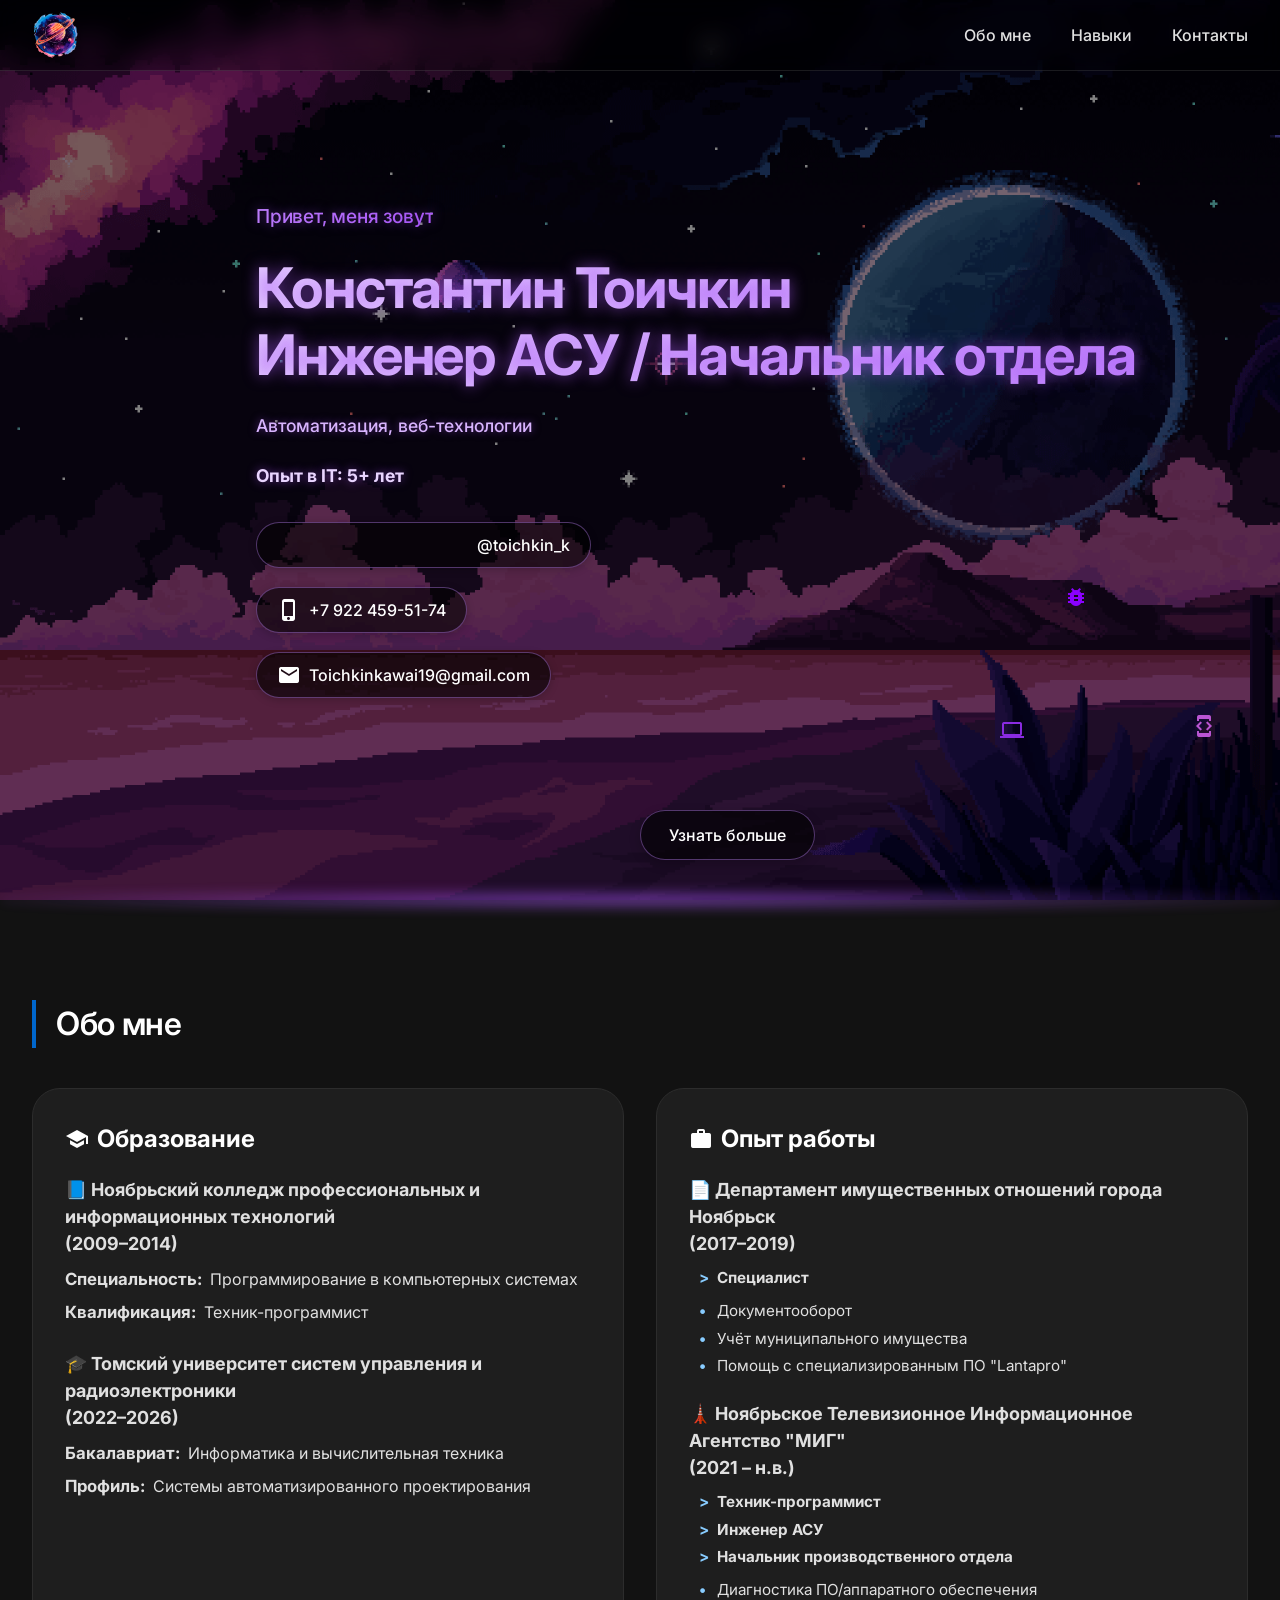
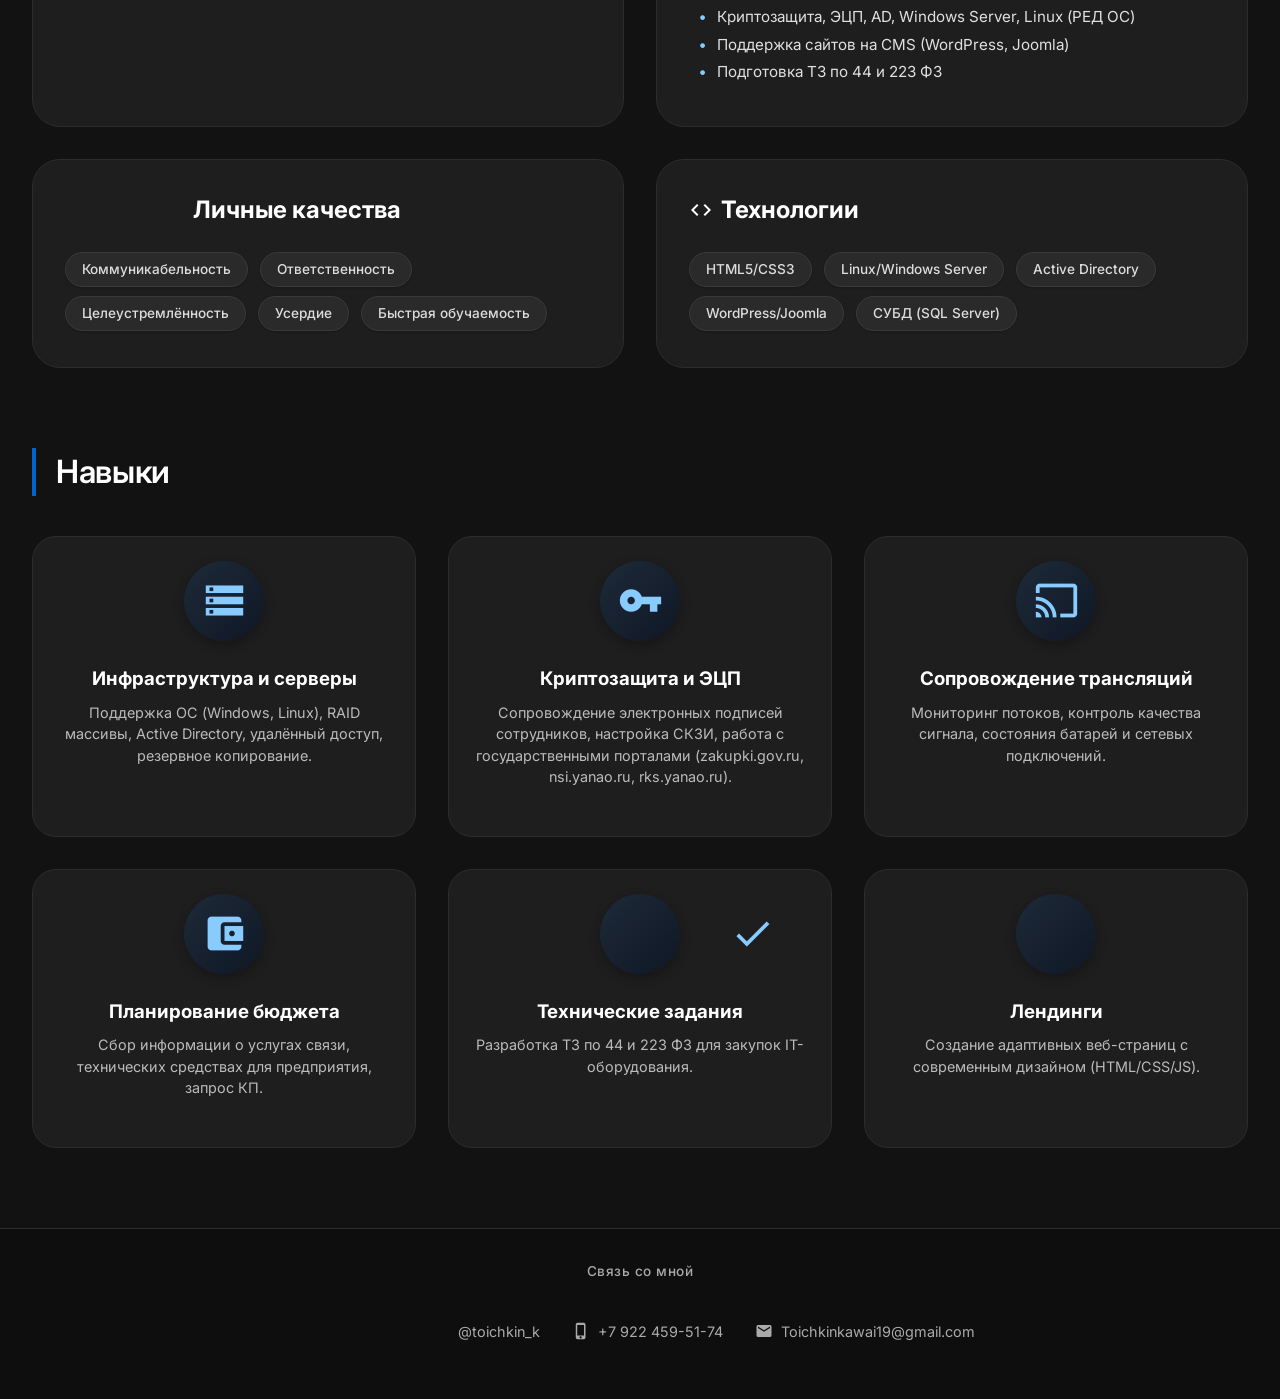
==== index.html @ 9f8b8481 "Update index.html" ====
<!doctype html>
<html lang="ru">

<head>
  <meta charset="UTF-8" />
  <meta name="viewport" content="width=device-width, initial-scale=1.0, viewport-fit=cover" />
  <title>Kawai19</title>
  <link
    href="https://fonts.googleapis.com/css2?family=Inter:opsz,wght@14..32,300;14..32,400;14..32,500;14..32,600;14..32,700&display=swap"
    rel="stylesheet" />
  <link href="https://fonts.googleapis.com/icon?family=Material+Icons" rel="stylesheet" />
  <link href="land.css" rel="stylesheet" />
  <link rel="icon" href="res/planet.png" type="image/png">
</head>

<body>
  <header class="header">
    <div class="container nav-bar">
      <div class="logo">
        <img src="res/saturn.png" alt="Логотип" class="logo-img">
      </div>
      <ul class="nav-links" id="navLinks">
        <li><a href="#about">Обо мне</a></li>
        <li><a href="#skills">Навыки</a></li>
        <li><a href="#footer">Контакты</a></li>
      </ul>
      <button class="burger" id="burgerBtn" aria-label="Меню">
        <span></span><span></span><span></span>
      </button>
    </div>
  </header>

  <main>
    <section id="hero" class="hero">
      <div class="container hero-content">
        <div class="hero-greeting">Привет, меня зовут</div>
        <h1 class="hero-title">
          Константин Тоичкин<br />Инженер АСУ / Начальник отдела
        </h1>
        <p>Автоматизация, веб-технологии</p>
        <p><strong>Опыт в IT 5+ лет</strong></p>
        <div class="hero-buttons">
          <a href="https://t.me/+79224595174" target="_blank" class="btn-icon"><span
              class="material-icons">telegram</span> @toichkin_k</a>
          <a href="tel:+79224595174" class="btn-icon"><span class="material-icons">phone_iphone</span> +7 922 459-51-74</a>
          <a href="mailto:Toichkinkawai19@gmail.com" class="btn-icon"><span class="material-icons">email</span>Toichkinkawai19@gmail.com</a>
        </div>
      </div>

      <div class="floating-icon icon-main">
        <span class="material-icons"></span>
      </div>
      <div class="floating-icon icon-secondary-1">
        <span class="material-icons"></span>
      </div>
      <div class="floating-icon icon-secondary-2">
        <span class="material-icons"></span>
      </div>

      <div class="hero-more-btn">
        <a href="#about" class="btn-more">Узнать больше</a>
      </div>
    </section>

    <section id="about" class="dark-section">
      <div class="container">
        <h2 class="section-title fade-up">Обо мне</h2>
        <div class="about-grid">
          <!-- Карточка: Образование -->
          <div class="info-card edu fade-up">
            <h3><span class="material-icons">school</span> Образование</h3>
            <div class="exp-item">
              <strong style="font-size: large;">📘 Ноябрьский колледж профессиональных и информационных технологий <br />(2009–2014)</strong>
              <div><strong>Специальность:</strong> Программирование в компьютерных системах</div>
              <div><strong>Квалификация:</strong> Техник-программист</div>
            </div>
            <div class="exp-item">
              <strong style="font-size: large;"> 🎓 Томский университет систем управления и радиоэлектроники <br />(2022–2026)</strong>
              <div><strong>Бакалавриат:</strong> Информатика и вычислительная техника</div>
              <div><strong>Профиль:</strong> Системы автоматизированного проектирования</div>
            </div>
          </div>

          <!-- Карточка: Опыт работы -->
          <div class="info-card exp fade-up">
            <h3><span class="material-icons">work</span> Опыт работы</h3>
            <div class="exp-item">
              <strong style="font-size: large;">📄 Департамент имущественных отношений города Ноябрьск <br />(2017–2019)</strong>
              <ul class="career-list">
                <li>Специалист</li>
              </ul>
              <ul class="exp-list">
                <li>Документооборот</li>
                <li>Учёт муниципального имущества</li>
                <li>Помощь с специализированным ПО "Lantapro"</li>
              </ul>
            </div>
            <div class="exp-item">
              <strong style="font-size: large;">🗼 Ноябрьское Телевизионное Информационное Агентство "МИГ" <br />(2021 – н.в.)</strong>
              <ul class="career-list">
                <li>Техник-программист</li>
                <li>Инженер АСУ</li>
                <li>Начальник производственного отдела</li>
              </ul>
              <ul class="exp-list">
                <li>Диагностика ПО/аппаратного обеспечения</li>
                <li>Криптозащита, ЭЦП, AD, Windows Server, Linux (РЕД ОС)</li>
                <li>Поддержка сайтов на CMS (WordPress, Joomla)</li>
                <li>Подготовка ТЗ по 44 и 223 ФЗ</li>
              </ul>
            </div>
          </div>

          <!-- Карточка: Личные качества -->
          <div class="info-card personal fade-up">
            <h3><span class="material-icons">badge</span> Личные качества</h3>
            <div>
              <span class="skill-tag">Коммуникабельность</span>
              <span class="skill-tag">Ответственность</span>
              <span class="skill-tag">Целеустремлённость</span>
              <span class="skill-tag">Усердие</span>
              <span class="skill-tag">Быстрая обучаемость</span>
            </div>
          </div>

          <!-- Карточка: Технологии -->
          <div class="info-card tech fade-up">
            <h3><span class="material-icons">code</span> Технологии</h3>
            <div>
              <span class="skill-tag">HTML5/CSS3</span>
              <span class="skill-tag">Linux/Windows Server</span>
              <span class="skill-tag">Active Directory</span>
              <span class="skill-tag">WordPress/Joomla</span>
              <span class="skill-tag">СУБД (SQL Server)</span>
            </div>
          </div>
        </div>
      </div>
    </section>

    <section id="skills" class="dark-section">
      <div class="container">
        <h2 class="section-title fade-up">Навыки</h2>
        <div class="projects-grid">
          <div class="project-card">
            <div class="project-icon"><span class="material-icons">storage</span></div>
            <div class="project-info">
              <h3>Инфраструктура и серверы</h3>
              <p>Поддержка ОС (Windows, Linux), RAID массивы, Active Directory, удалённый доступ, резервное копирование.</p>
            </div>
          </div>
          <div class="project-card">
            <div class="project-icon"><span class="material-icons">vpn_key</span></div>
            <div class="project-info">
              <h3>Криптозащита и ЭЦП</h3>
              <p>Сопровождение электронных подписей сотрудников, настройка СКЗИ, работа с государственными порталами (zakupki.gov.ru, nsi.yanao.ru, rks.yanao.ru).</p>
            </div>
          </div>
          <div class="project-card">
            <div class="project-icon"><span class="material-icons">cast</span></div>
            <div class="project-info">
              <h3>Сопровождение трансляций</h3>
              <p>Мониторинг потоков, контроль качества сигнала, состояния батарей и сетевых подключений.</p>
            </div>
          </div>
          <div class="project-card">
            <div class="project-icon"><span class="material-icons">account_balance_wallet</span></div>
            <div class="project-info">
              <h3>Планирование бюджета</h3>
              <p>Сбор информации о услугах связи, технических средствах для предприятия, запрос КП.</p>
            </div>
          </div>
          <div class="project-card">
            <div class="project-icon"><span class="material-icons">fact_check</span></div>
            <div class="project-info">
              <h3>Технические задания</h3>
              <p>Разработка ТЗ по 44 и 223 ФЗ для закупок IT-оборудования.</p>
            </div>
          </div>
          <div class="project-card">
            <div class="project-icon"><span class="material-icons">auto_awesome</span></div>
            <div class="project-info">
              <h3>Лендинги</h3>
              <p>Создание адаптивных веб-страниц с современным дизайном (HTML/CSS/JS).</p>
            </div>
          </div>
        </div>
      </div>
    </section>
  </main>

  <footer id="footer" class="footer dark-footer">
    <div class="container">
      <div class="footer-contacts">
        <div class="footer-contacts-title">Связь со мной</div>
        <a href="https://t.me/+79224595174" target="_blank" class="footer-contact-link">
          <span class="material-icons">telegram</span> @toichkin_k
        </a>
        <a href="tel:+79224595174" class="footer-contact-link">
          <span class="material-icons">phone_iphone</span> +7 922 459-51-74
        </a>
        <a href="mailto:Toichkinkawai19@gmail.com" class="footer-contact-link">
          <span class="material-icons">email</span> Toichkinkawai19@gmail.com
        </a>
      </div>
    </div>
  </footer>

  <script src="land.js"></script>
</body>

</html>
---- land.css ----
* {
  margin: 0;
  padding: 0;
  box-sizing: border-box;
}

body {
  font-family: 'Inter', sans-serif;
  background-color: #121212;
  color: #e0e0e0;
  line-height: 1.5;
  scroll-behavior: smooth;
}

.container {
  max-width: 1280px;
  margin: 0 auto;
  padding: 0 32px;
}

/* СТЕКЛЯННЫЙ HEADER */
.header {
  position: fixed;
  top: 0;
  left: 0;
  width: 100%;
  background: rgba(0, 0, 0, 0.3);
  backdrop-filter: blur(12px);
  -webkit-backdrop-filter: blur(12px);
  z-index: 1500;
  border-bottom: 1px solid rgba(255, 255, 255, 0.1);
  transition: all 0.2s ease;
}

.nav-bar {
  display: flex;
  justify-content: space-between;
  align-items: center;
  height: 70px;
}

.logo {
  display: flex;
  align-items: center;
  cursor: pointer;
}

.logo-img {
  height: 48px;
  width: auto;
  transition: transform 0.2s ease;
  filter: drop-shadow(0 2px 4px rgba(0, 0, 0, 0.3));
}

.logo-img:hover {
  transform: scale(1.05);
}

.nav-links {
  display: flex;
  gap: 2.5rem;
  list-style: none;
}

.nav-links a {
  text-decoration: none;
  font-weight: 500;
  color: #e0e0e0;
  transition: color 0.2s;
  font-size: 1rem;
}

.nav-links a:hover {
  color: #0066cc;
}

.burger {
  display: none;
  cursor: pointer;
  background: none;
  border: none;
  width: 32px;
  height: 32px;
  position: relative;
  z-index: 2001;
}

.burger span {
  display: block;
  width: 24px;
  height: 2px;
  background: #e0e0e0;
  margin: 5px 0;
  transition: 0.3s;
  border-radius: 2px;
}

section {
  padding: 100px 0 80px;
}

.dark-section {
  background-color: #121212;
  color: #e0e0e0;
  background: url('res/star_sky.jpg') center/cover fixed no-repeat;
}

.hero {
  min-height: 100vh;
  display: flex;
  align-items: center;
  padding-top: 80px;
  background-image: url('res/pixbeach.gif');
  background-size: cover;
  background-position: center;
  background-repeat: no-repeat;
  position: relative;
  overflow: hidden;
}

.hero::before {
  content: '';
  position: absolute;
  top: 0;
  left: 0;
  width: 100%;
  height: 100%;
  background: rgba(0, 0, 0, 0.5);
  z-index: 1;
}

.hero .container {
  max-width: 100%;
  margin: 0;
  padding: 0;
  width: 100%;
}

.hero .hero-content {
  display: flex;
  flex-direction: column;
  align-items: flex-start;
  text-align: left;
  gap: 1.5rem;
  position: relative;
  z-index: 2;
  width: 100%;
  max-width: 700px;
  padding-left: 16rem;
}

.hero-content p {
  opacity: 0;
  transform: translateY(20px);
  animation: fadeUp 0.6s ease forwards;
  color: #d8b4fe;
  font-size: 1.1rem;
  text-shadow: 0 0 8px rgba(168, 85, 247, 0.5);
  font-weight: 500;
}

.hero-content p:first-of-type {
  animation-delay: 0.3s;
}

.hero-content p:last-of-type {
  animation-delay: 0.45s;
}

.hero-content p strong {
  color: #e9d5ff;
  text-shadow: 0 0 10px rgba(168, 85, 247, 0.6);
}

.hero-greeting {
  font-size: 1.2rem;
  font-weight: 500;
  letter-spacing: -0.2px;
  background: linear-gradient(135deg, #c084fc, #a855f7);
  background-clip: text;
  -webkit-background-clip: text;
  color: transparent;
  text-shadow: 0 0 12px rgba(168, 85, 247, 0.5);
  opacity: 0;
  transform: translateY(20px);
  animation: fadeUp 0.6s ease forwards;
}

.hero-title {
  font-size: clamp(2rem, 6vw, 3.5rem);
  font-weight: 700;
  line-height: 1.2;
  letter-spacing: -0.02em;
  background: linear-gradient(135deg, #e9d5ff, #c084fc);
  background-clip: text;
  -webkit-background-clip: text;
  color: transparent;
  text-shadow: 0 0 15px rgba(168, 85, 247, 0.6);
  opacity: 0;
  transform: translateY(30px);
  animation: fadeUp 0.6s ease 0.15s forwards;
  white-space: nowrap;
}

.hero-buttons {
  display: flex;
  gap: 1.2rem;
  flex-wrap: wrap;
  margin-top: 0.5rem;
  opacity: 0;
  transform: translateY(20px);
  animation: fadeUp 0.6s ease 0.6s forwards;
}

.btn-icon {
  display: inline-flex;
  align-items: center;
  gap: 8px;
  background: rgba(0, 0, 0, 0.6);
  backdrop-filter: blur(8px);
  padding: 10px 20px;
  border-radius: 40px;
  text-decoration: none;
  color: #ffffff;
  font-weight: 500;
  transition: all 0.25s;
  border: 1px solid rgba(192, 132, 252, 0.4);
  box-shadow: 0 2px 8px rgba(0, 0, 0, 0.2);
}

.btn-icon:hover {
  background: rgba(0, 0, 0, 0.8);
  border-color: #c084fc;
  transform: translateY(-3px);
  box-shadow: 0 0 15px rgba(168, 85, 247, 0.4);
  color: #f0f0f0;
}

.hero-more-btn {
  position: absolute;
  bottom: 40px;
  left: 50%;
  transform: translateX(-50%);
  z-index: 3;
  opacity: 0;
  animation: fadeUp 0.6s ease 0.6s forwards;
}

.btn-more {
  display: inline-block;
  background: rgba(0, 0, 0, 0.6);
  backdrop-filter: blur(8px);
  color: #ffffff;
  padding: 12px 28px;
  border-radius: 40px;
  text-decoration: none;
  font-weight: 500;
  font-size: 1rem;
  transition: all 0.3s ease;
  border: 1px solid rgba(192, 132, 252, 0.4);
  box-shadow: 0 4px 12px rgba(0, 0, 0, 0.2);
}

.btn-more:hover {
  background: rgba(0, 0, 0, 0.8);
  border-color: #c084fc;
  transform: translateY(-3px);
  box-shadow: 0 0 18px rgba(168, 85, 247, 0.5);
  color: #f0f0f0;
}

.floating-icon {
  position: absolute;
  pointer-events: none;
  z-index: 2;
  font-size: 70px;
  animation: float 5s infinite ease-in-out;
  transition: color 0.2s ease;
}

.icon-main {
  right: 5%;
  bottom: 15%;
  animation-duration: 5s;
}

.icon-secondary-1 {
  right: 15%;
  bottom: 30%;
  font-size: 55px;
  animation-duration: 6s;
  animation-delay: -1s;
}

.icon-secondary-2 {
  right: 20%;
  bottom: 15%;
  font-size: 60px;
  animation-duration: 4.5s;
  animation-delay: -2s;
}

@keyframes float {
  0% {
    transform: translateY(0px) rotate(0deg);
  }
  50% {
    transform: translateY(-20px) rotate(5deg);
  }
  100% {
    transform: translateY(0px) rotate(0deg);
  }
}

@keyframes fadeUp {
  to {
    opacity: 1;
    transform: translateY(0);
  }
}

.section-title {
  font-size: 2rem;
  font-weight: 600;
  letter-spacing: -0.01em;
  margin-bottom: 2.5rem;
  border-left: 4px solid #0066cc;
  padding-left: 20px;
  color: #ffffff;
}

.about-grid {
  display: grid;
  grid-template-columns: 1fr 1fr;
  gap: 2rem;
  align-items: stretch;
}

.edu {
  grid-column: 1 / 2;
  grid-row: 1 / 2;
}
.exp {
  grid-column: 2 / 3;
  grid-row: 1 / 2;
}
.personal {
  grid-column: 1 / 2;
  grid-row: 2 / 3;
}
.tech {
  grid-column: 2 / 3;
  grid-row: 2 / 3;
}

@media (max-width: 900px) {
  .about-grid {
    grid-template-columns: 1fr;
    gap: 1.5rem;
  }
  .edu, .exp, .personal, .tech {
    grid-column: auto;
    grid-row: auto;
  }
  .edu { order: 1; }
  .exp { order: 2; }
  .personal { order: 3; }
  .tech { order: 4; }
}

.info-card {
  background: #1e1e1e;
  border-radius: 28px;
  padding: 2rem;
  transition: transform 0.2s, box-shadow 0.2s;
  color: #e0e0e0;
  border: 1px solid #2c2c2c;
}

.info-card:hover {
  transform: translateY(-5px);
  box-shadow: 0 20px 30px -12px rgba(0, 0, 0, 0.3);
}

.info-card h3 {
  font-size: 1.5rem;
  margin-bottom: 1.2rem;
  display: flex;
  align-items: center;
  gap: 8px;
  color: #ffffff;
}

.exp-item strong {
  display: flex;
  align-items: center;
  gap: 8px;
  margin-bottom: 10px;
  font-size: 1.05rem;
}

.exp-list {
  list-style: none;
  padding-left: 28px;
  margin: 8px 0 12px 0;
}

.exp-list li {
  position: relative;
  margin-bottom: 6px;
  font-size: 0.95rem;
  line-height: 1.4;
}

.exp-list li::before {
  content: "•";
  color: #88ccff;
  font-weight: bold;
  position: absolute;
  left: -18px;
}

.info-card .exp-item:not(:last-child) {
  margin-bottom: 1.5rem;
}

.career-list {
  list-style: none;
  margin: 8px 0 12px 0;
  padding-left: 28px;
}

.career-list li {
  position: relative;
  margin-bottom: 6px;
  font-size: 0.95rem;
  line-height: 1.4;
  font-weight: 700;  /* Сделали жирнее (было 600, теперь 700) */
}

.career-list li::before {
  content: ">";
  color: #88ccff;
  font-weight: bold;
  position: absolute;
  left: -18px;
  top: 0;
}

.skill-tag {
  background: #2a2a2a;
  border-radius: 40px;
  padding: 6px 16px;
  display: inline-block;
  margin: 0.3rem 0.5rem 0.3rem 0;
  font-size: 0.85rem;
  font-weight: 500;
  box-shadow: 0 1px 2px rgba(0, 0, 0, 0.2);
  border: 1px solid #3a3a3a;
  color: #ddd;
}

.projects-grid {
  display: grid;
  grid-template-columns: repeat(auto-fill, minmax(320px, 1fr));
  gap: 2rem;
}

.project-card {
  background: #1e1e1e;
  border-radius: 24px;
  overflow: hidden;
  border: 1px solid #2c2c2c;
  transition: all 0.3s ease;
  opacity: 0;
  transform: translateY(20px);
  text-align: center;
  padding-bottom: 1.2rem;
}

.project-card.visible {
  opacity: 1;
  transform: translateY(0);
}

.project-card:hover {
  border-color: #0066cc;
  box-shadow: 0 20px 30px -12px rgba(0, 102, 204, 0.2);
  transform: translateY(-6px);
}

.project-icon {
  background: linear-gradient(135deg, #1e2a3a 0%, #0f1724 100%);
  border-radius: 60px;
  width: 80px;
  height: 80px;
  margin: 1.5rem auto 0.5rem;
  display: flex;
  align-items: center;
  justify-content: center;
  transition: all 0.25s ease;
  box-shadow: 0 4px 12px rgba(0, 0, 0, 0.3);
}

.project-icon .material-icons {
  font-size: 2.8rem;
  color: #88ccff;
  transition: transform 0.2s, color 0.2s;
}

.project-card:hover .project-icon {
  transform: translateY(-5px);
  box-shadow: 0 12px 20px rgba(0, 102, 204, 0.2);
}

.project-card:hover .material-icons {
  color: #ffffff;
  transform: scale(1.05);
}

.project-info {
  padding: 1rem 1.5rem 1.8rem;
}

.project-info h3 {
  margin-bottom: 0.5rem;
  color: #ffffff;
}

.project-info p {
  color: #bbbbbb;
  font-size: 0.9rem;
}

.footer {
  border-top: 1px solid #2c2c2c;
  text-align: center;
  padding: 2rem;
  background-color: #0e0e0e;
}

.footer-contacts {
  display: flex;
  justify-content: center;
  gap: 2rem;
  flex-wrap: wrap;
  margin-bottom: 1.5rem;
}

.footer-contact-link {
  display: inline-flex;
  align-items: center;
  gap: 8px;
  text-decoration: none;
  color: #aaa;
  font-size: 0.9rem;
  transition: color 0.2s;
}

.footer-contact-link:hover {
  color: #e0e0e0;
}

.footer-contact-link .material-icons {
  font-size: 1.1rem;
}

.footer-contacts-title {
  font-size: 0.85rem;
  font-weight: 500;
  color: #aaa;
  letter-spacing: 0.5px;
  margin-bottom: 0.5rem;
  width: 100%;
  text-align: center;
}

.mobile-logo-item {
  display: none;
}

/* ----- Блок образования: десктоп (в строку) ----- */
.edu .exp-item div {
  margin-top: 0.5rem;
}
.edu .exp-item div:first-of-type {
  margin-top: 0;
}
.edu .exp-item div {
  display: block;
  white-space: normal;
}
.edu .exp-item div strong {
  display: inline;
  margin-right: 0.25rem;
}

/* ----- Мобильные устройства (до 768px): ключ сверху, значение снизу ----- */
@media (max-width: 768px) {
  .edu .exp-item div {
    display: flex;
    flex-direction: column;
    margin-top: 0.75rem;
  }
  .edu .exp-item div strong {
    margin-bottom: 0.2rem;
  }
  .edu .exp-item div:first-of-type {
    margin-top: 0;
  }
}

@media (max-width: 900px) {
  .container {
    padding: 0 24px;
  }
  .hero {
    min-height: 80vh;
  }
  .hero .hero-content {
    padding-left: 3rem;
    max-width: 600px;
  }
  .icon-main {
    font-size: 40px;
    right: 5%;
    bottom: 20%;
  }
  .floating-icon {
    font-size: 50px;
  }
  .icon-secondary-1 {
    font-size: 40px;
    right: 12%;
    bottom: 35%;
  }
  .icon-secondary-2 {
    font-size: 45px;
    right: 25%;
    bottom: 25%;
  }
  .footer-contacts {
    gap: 1.5rem;
  }
}

@media (max-width: 768px) {
  .hero {
    min-height: 100vh;
    height: 100vh;
    padding-top: 70px;
  }
  .hero-more-btn {
    bottom: 5%;
    left: 30%;
    transform: translateX(-50%);
    top: auto;
  }
  .nav-links {
    position: fixed;
    top: 0;
    left: -100%;
    width: 100%;
    height: 100vh;
    background: rgba(18, 18, 18, 0.98);
    backdrop-filter: blur(20px);
    flex-direction: column;
    align-items: center;
    justify-content: center;
    gap: 2rem;
    transition: left 0.4s cubic-bezier(0.2, 0.9, 0.4, 1.1);
    box-shadow: none;
    z-index: 2000;
    padding: 0;
    margin: 0;
    list-style: none;
  }
  .nav-links.active {
    left: 0;
  }
  .nav-links a {
    font-size: 1.5rem;
    padding: 12px 20px;
    color: #e0e0e0;
  }
  .mobile-logo-item {
    display: flex;
    justify-content: center;
    margin-bottom: 1rem;
  }
  .mobile-logo-item .mobile-logo-link {
    display: inline-block;
    padding: 8px;
  }
  .mobile-logo-item .mobile-logo-img {
    height: 48px;
    width: auto;
    filter: drop-shadow(0 2px 4px rgba(0, 0, 0, 0.3));
    transition: transform 0.2s ease;
  }
  .mobile-logo-item .mobile-logo-img:hover {
    transform: scale(1.05);
  }
  .burger {
    display: block;
  }
  .burger.active span:nth-child(1) {
    transform: rotate(45deg) translate(5px, 5px);
  }
  .burger.active span:nth-child(2) {
    opacity: 0;
  }
  .burger.active span:nth-child(3) {
    transform: rotate(-45deg) translate(5px, -5px);
  }
  .hero-buttons {
    gap: 0.8rem;
  }
  .btn-icon {
    padding: 8px 16px;
    font-size: 0.9rem;
  }
  .hero .hero-content {
    padding-left: 1.5rem;
    max-width: 90%;
  }
  .hero-title {
    white-space: normal;
    font-size: clamp(1.5rem, 7vw, 2.5rem);
    line-height: 1.3;
  }
  .footer-contacts {
    flex-direction: column;
    gap: 0.8rem;
  }
}

@media (max-width: 480px) {
  .container {
    padding: 0 20px;
  }
  .section-title {
    font-size: 1.7rem;
  }
}

.fade-up {
  opacity: 0;
  transform: translateY(30px);
  transition: opacity 0.7s ease, transform 0.7s ease;
}

.fade-up.visible {
  opacity: 1;
  transform: translateY(0);
}

#about {
  position: relative;
  padding-bottom: 40px;
}

#skills {
  padding-top: 40px;
}

#about::before {
  content: '';
  position: absolute;
  top: -10px;
  left: 0;
  width: 100%;
  height: 20px;
  background: radial-gradient(ellipse at center, rgba(168, 85, 247, 0.7) 0%, rgba(168, 85, 247, 0) 80%);
  filter: blur(6px);
  pointer-events: none;
  z-index: 5;
  opacity: 0.9;
}
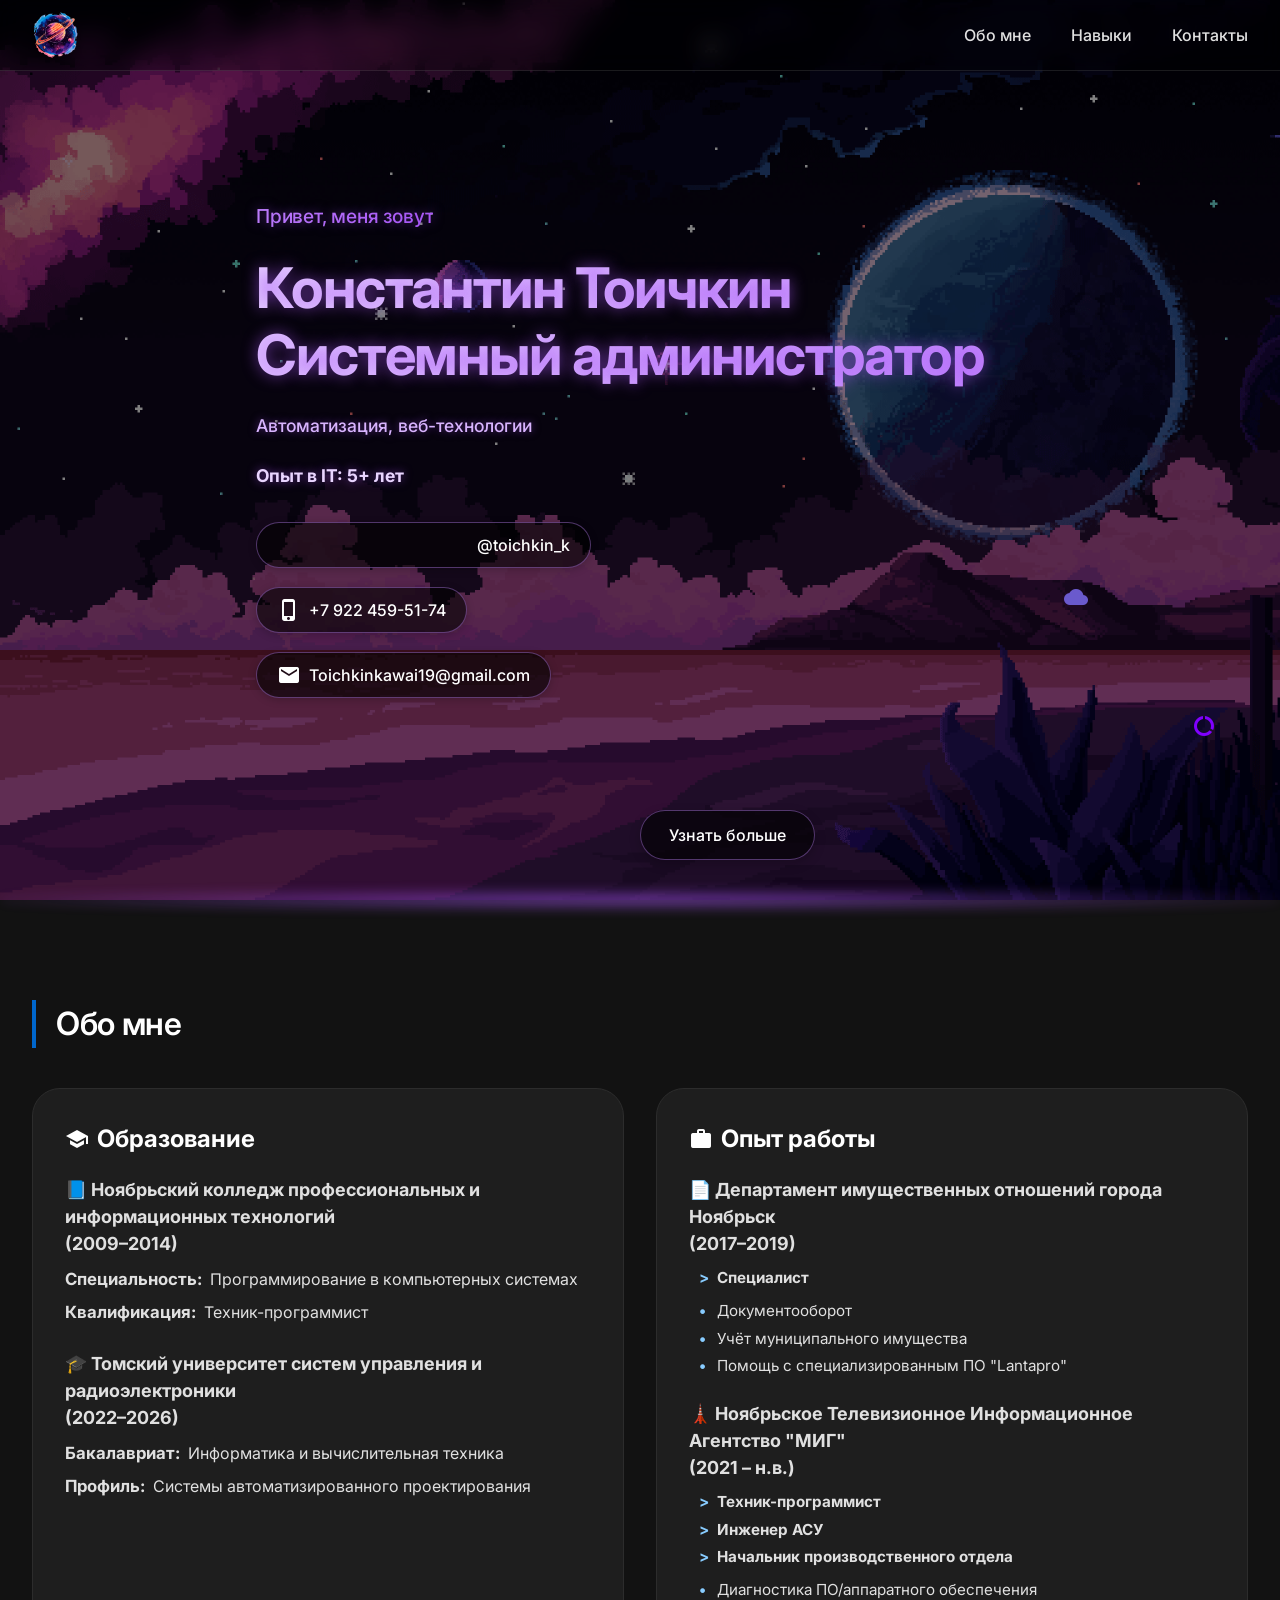
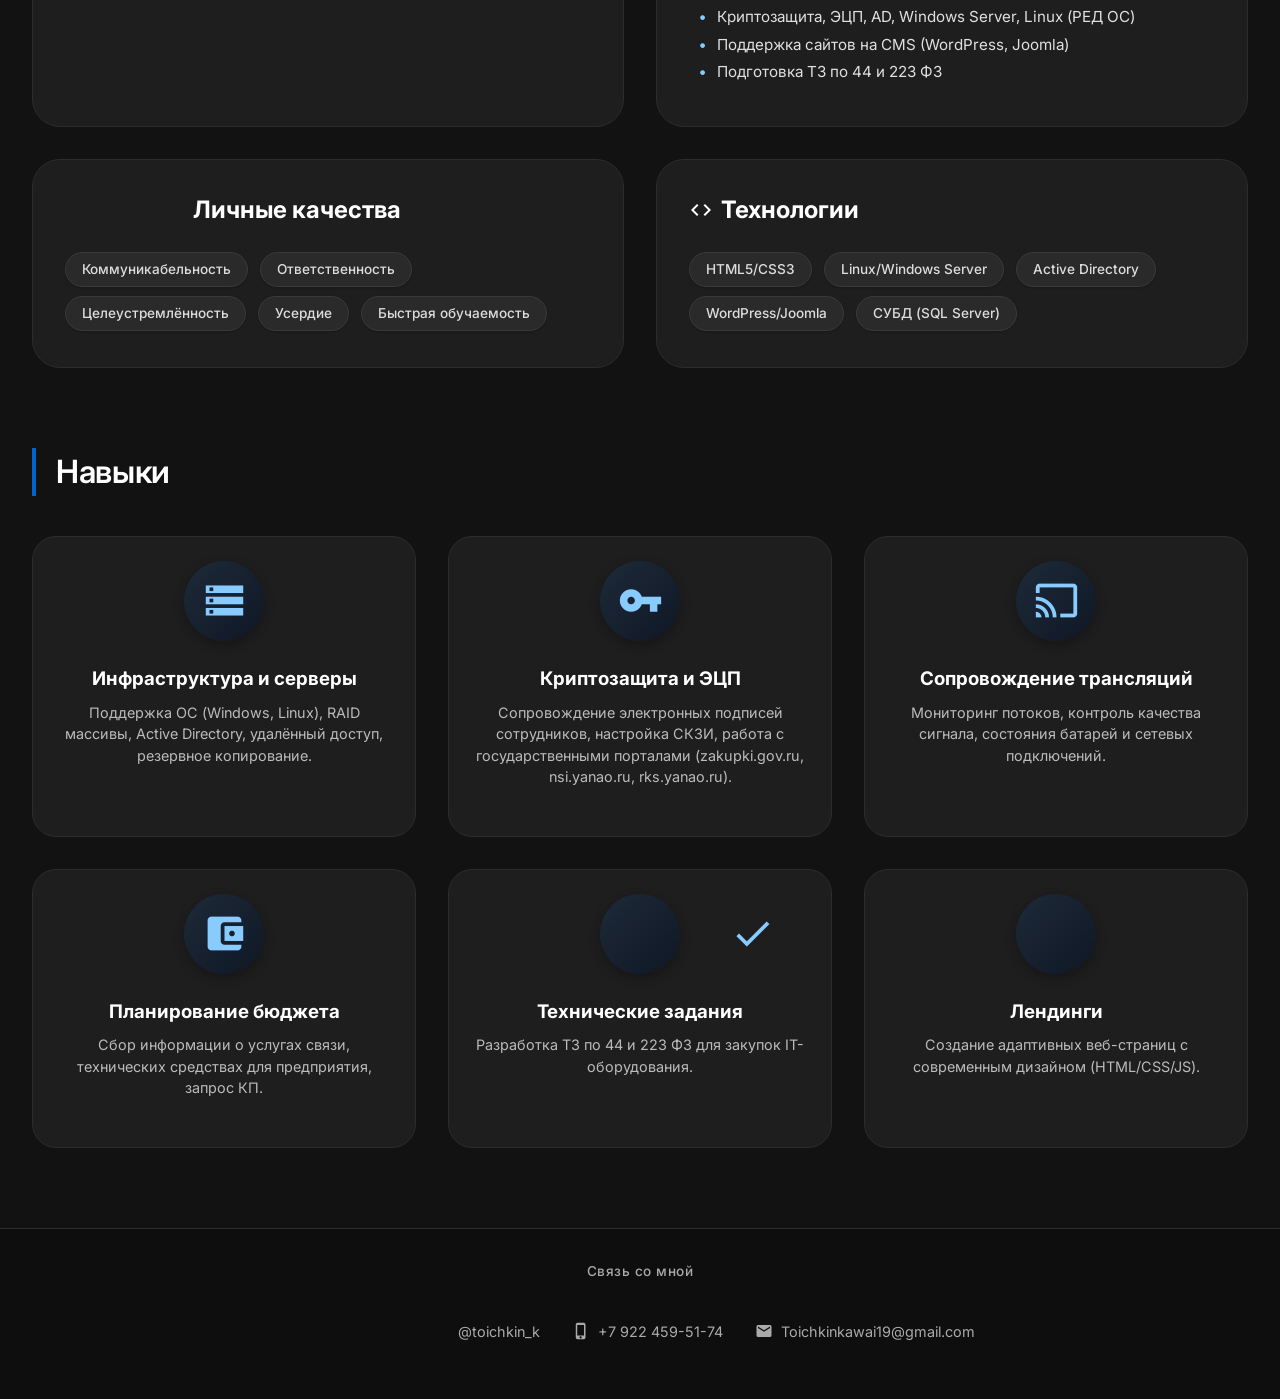
==== commit 4881bc0a: "Update index.html" ====
--- a/index.html
+++ b/index.html
@@ -35,7 +35,7 @@
       <div class="container hero-content">
         <div class="hero-greeting">Привет, меня зовут</div>
         <h1 class="hero-title">
-          Константин Тоичкин<br />Инженер АСУ / Начальник отдела
+          Константин Тоичкин<br />Системный администратор
         </h1>
         <p>Автоматизация, веб-технологии</p>
         <p><strong>Опыт в IT 5+ лет</strong></p>
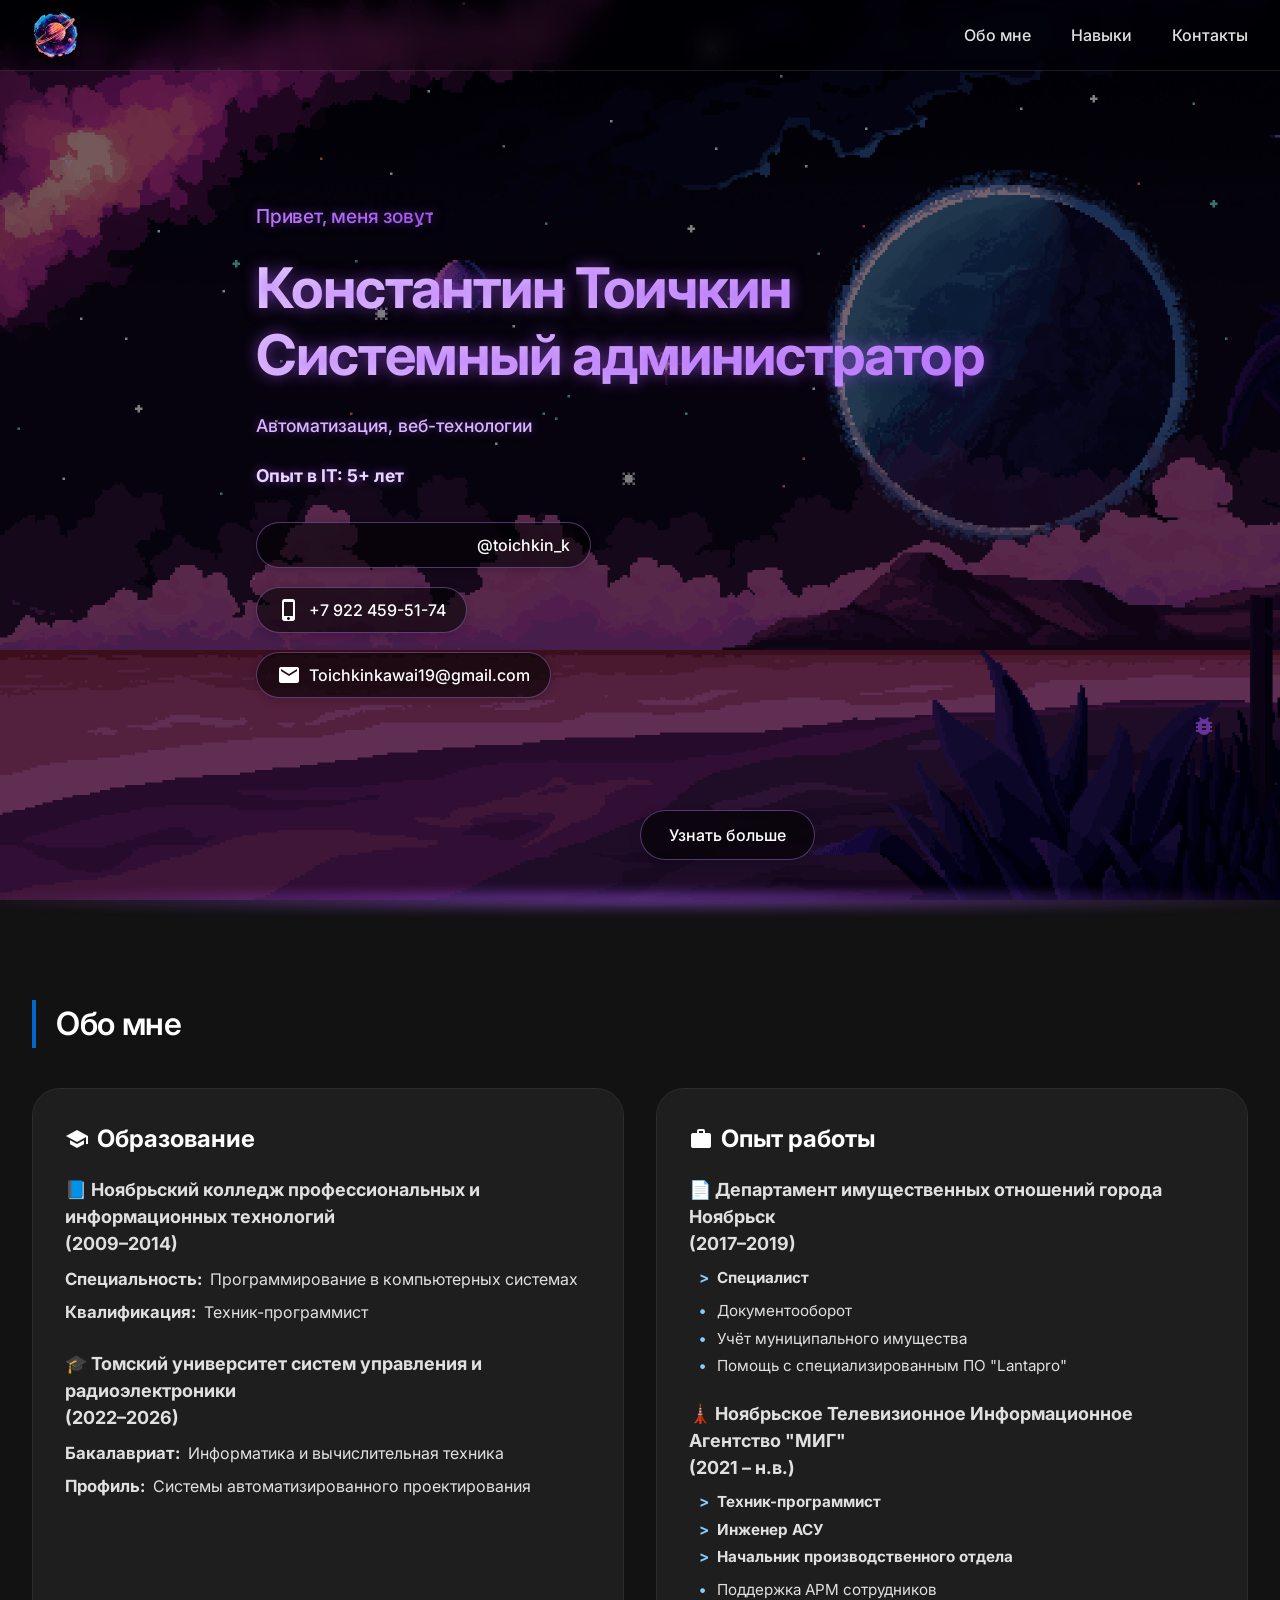
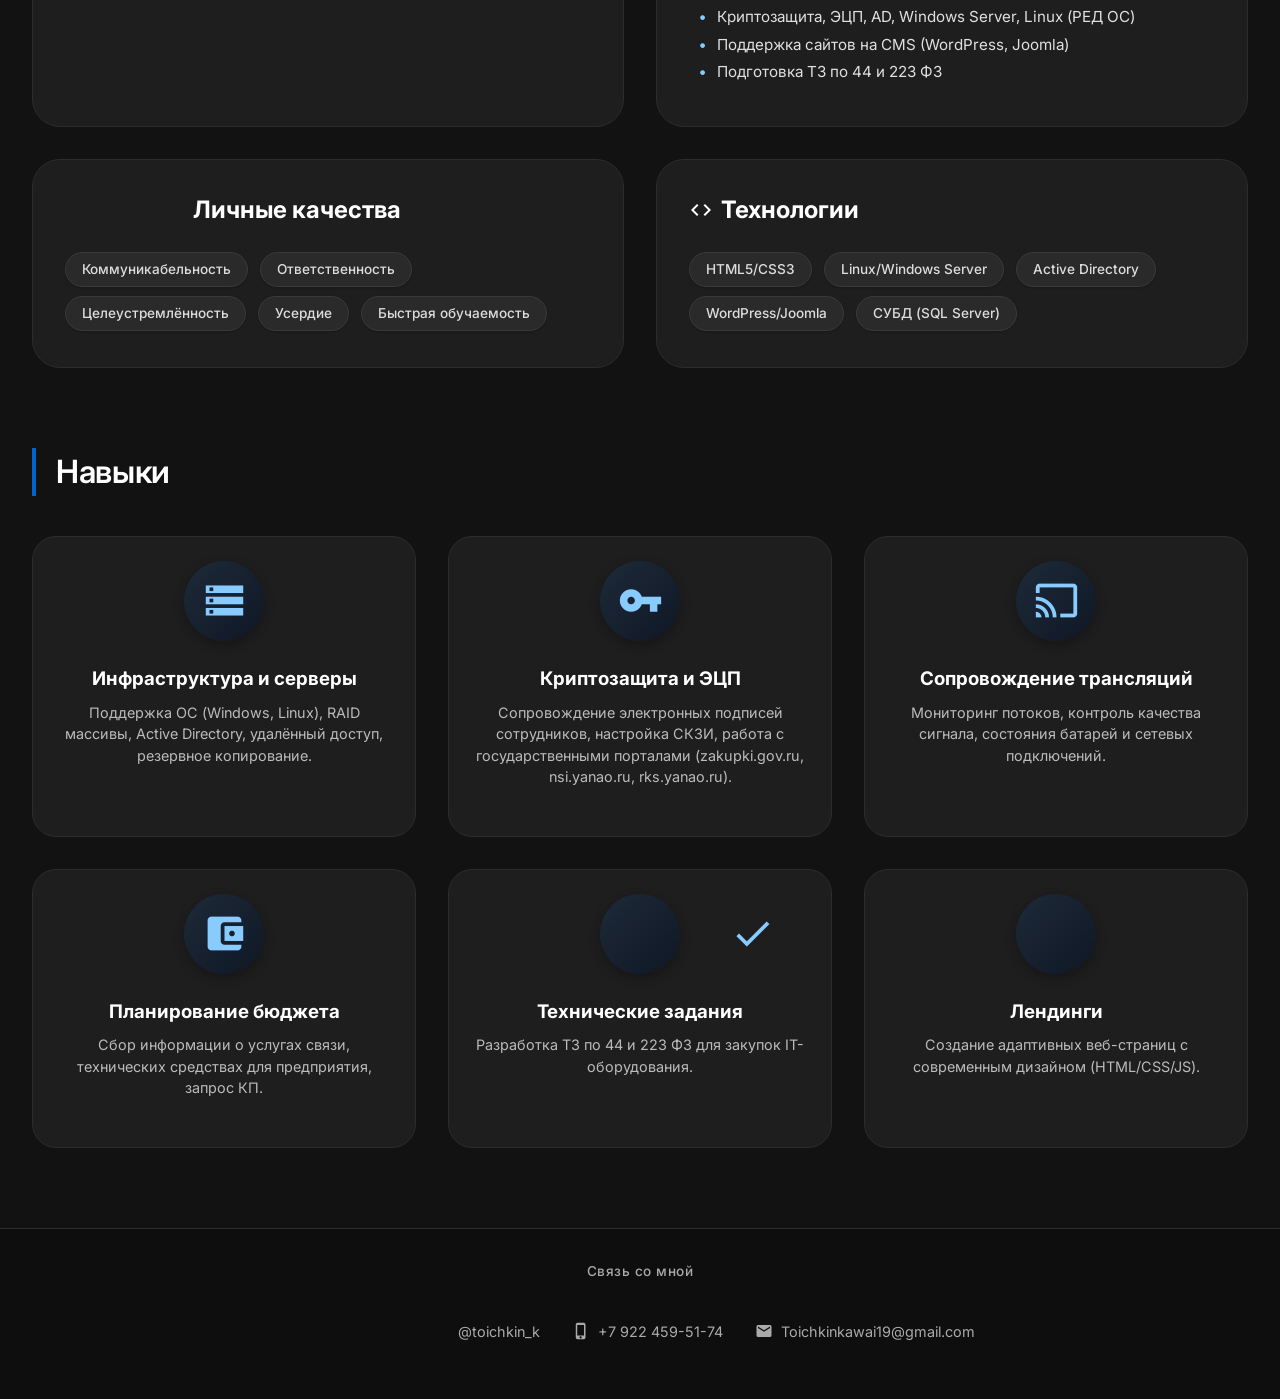
==== commit 78c34057: "Update index.html" ====
--- a/index.html
+++ b/index.html
@@ -103,7 +103,7 @@
                 <li>Начальник производственного отдела</li>
               </ul>
               <ul class="exp-list">
-                <li>Диагностика ПО/аппаратного обеспечения</li>
+                <li>Поддержка АРМ сотрудников</li>
                 <li>Криптозащита, ЭЦП, AD, Windows Server, Linux (РЕД ОС)</li>
                 <li>Поддержка сайтов на CMS (WordPress, Joomla)</li>
                 <li>Подготовка ТЗ по 44 и 223 ФЗ</li>
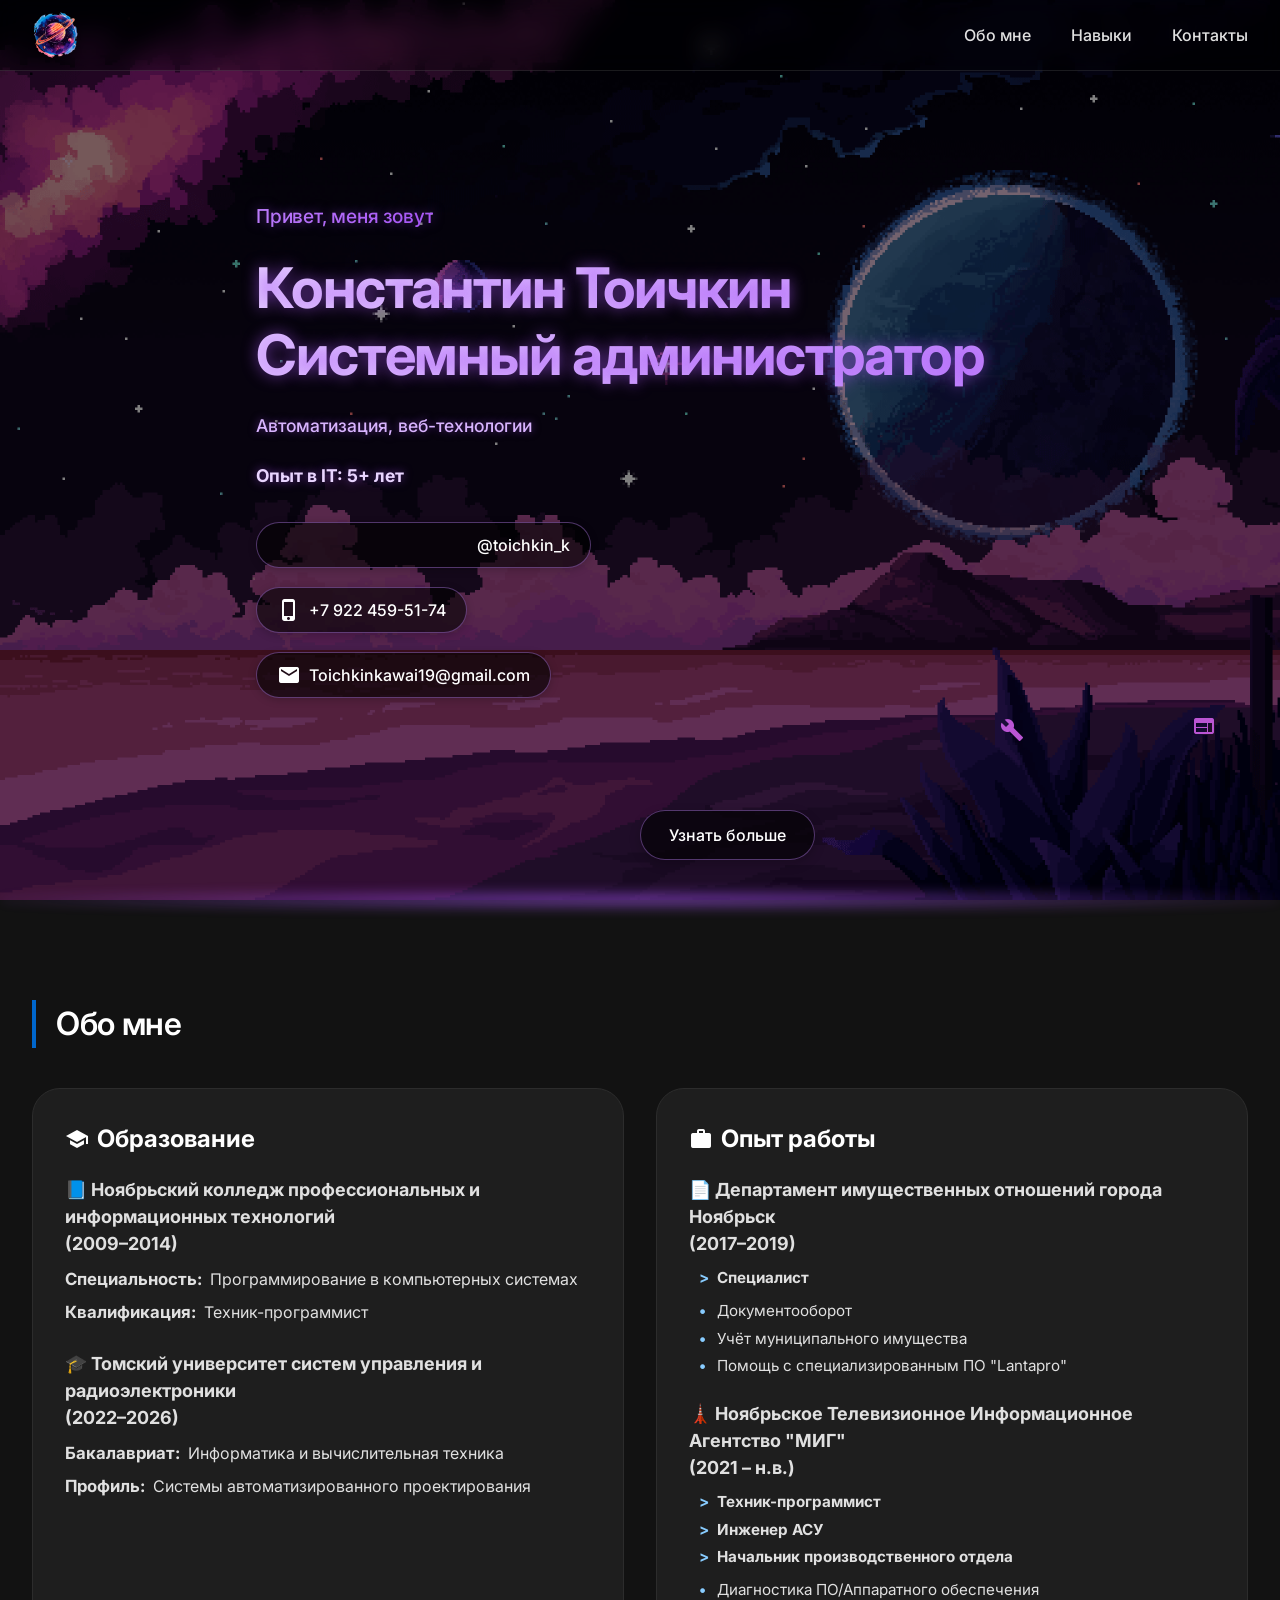
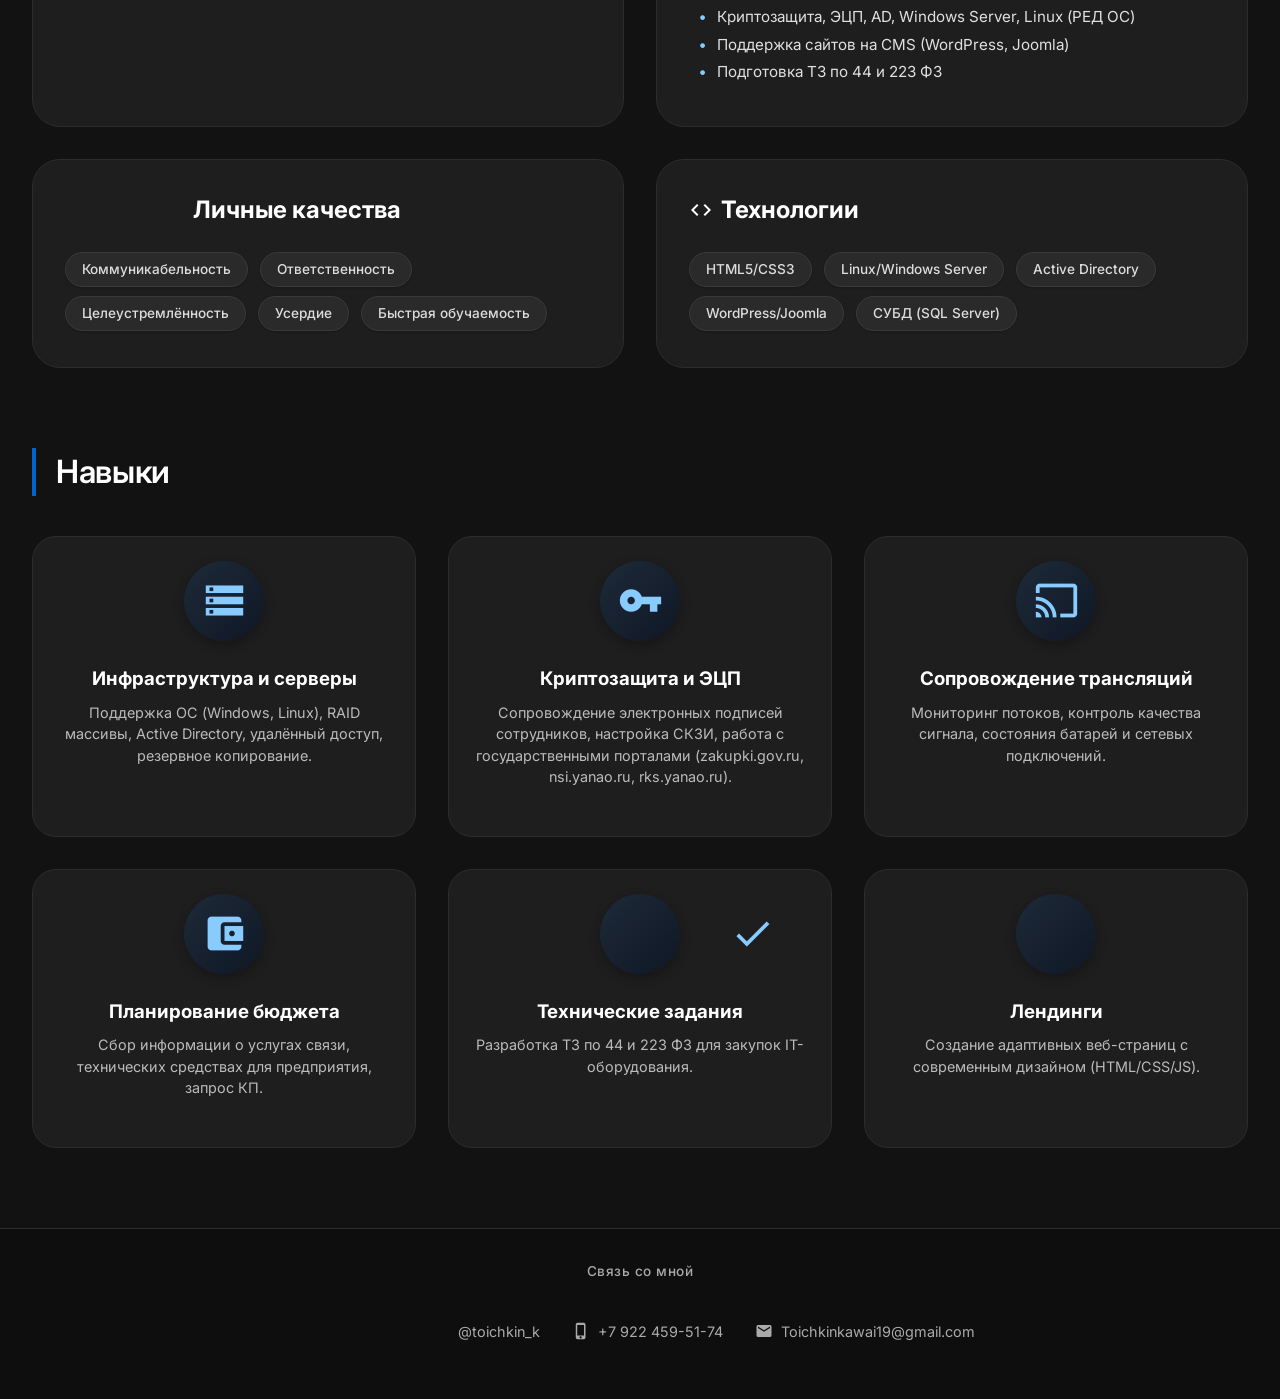
==== commit ad890073: "Update index.html" ====
--- a/index.html
+++ b/index.html
@@ -103,7 +103,7 @@
                 <li>Начальник производственного отдела</li>
               </ul>
               <ul class="exp-list">
-                <li>Поддержка АРМ сотрудников</li>
+                <li>Диагностика ПО/Аппаратного обеспечения</li>
                 <li>Криптозащита, ЭЦП, AD, Windows Server, Linux (РЕД ОС)</li>
                 <li>Поддержка сайтов на CMS (WordPress, Joomla)</li>
                 <li>Подготовка ТЗ по 44 и 223 ФЗ</li>
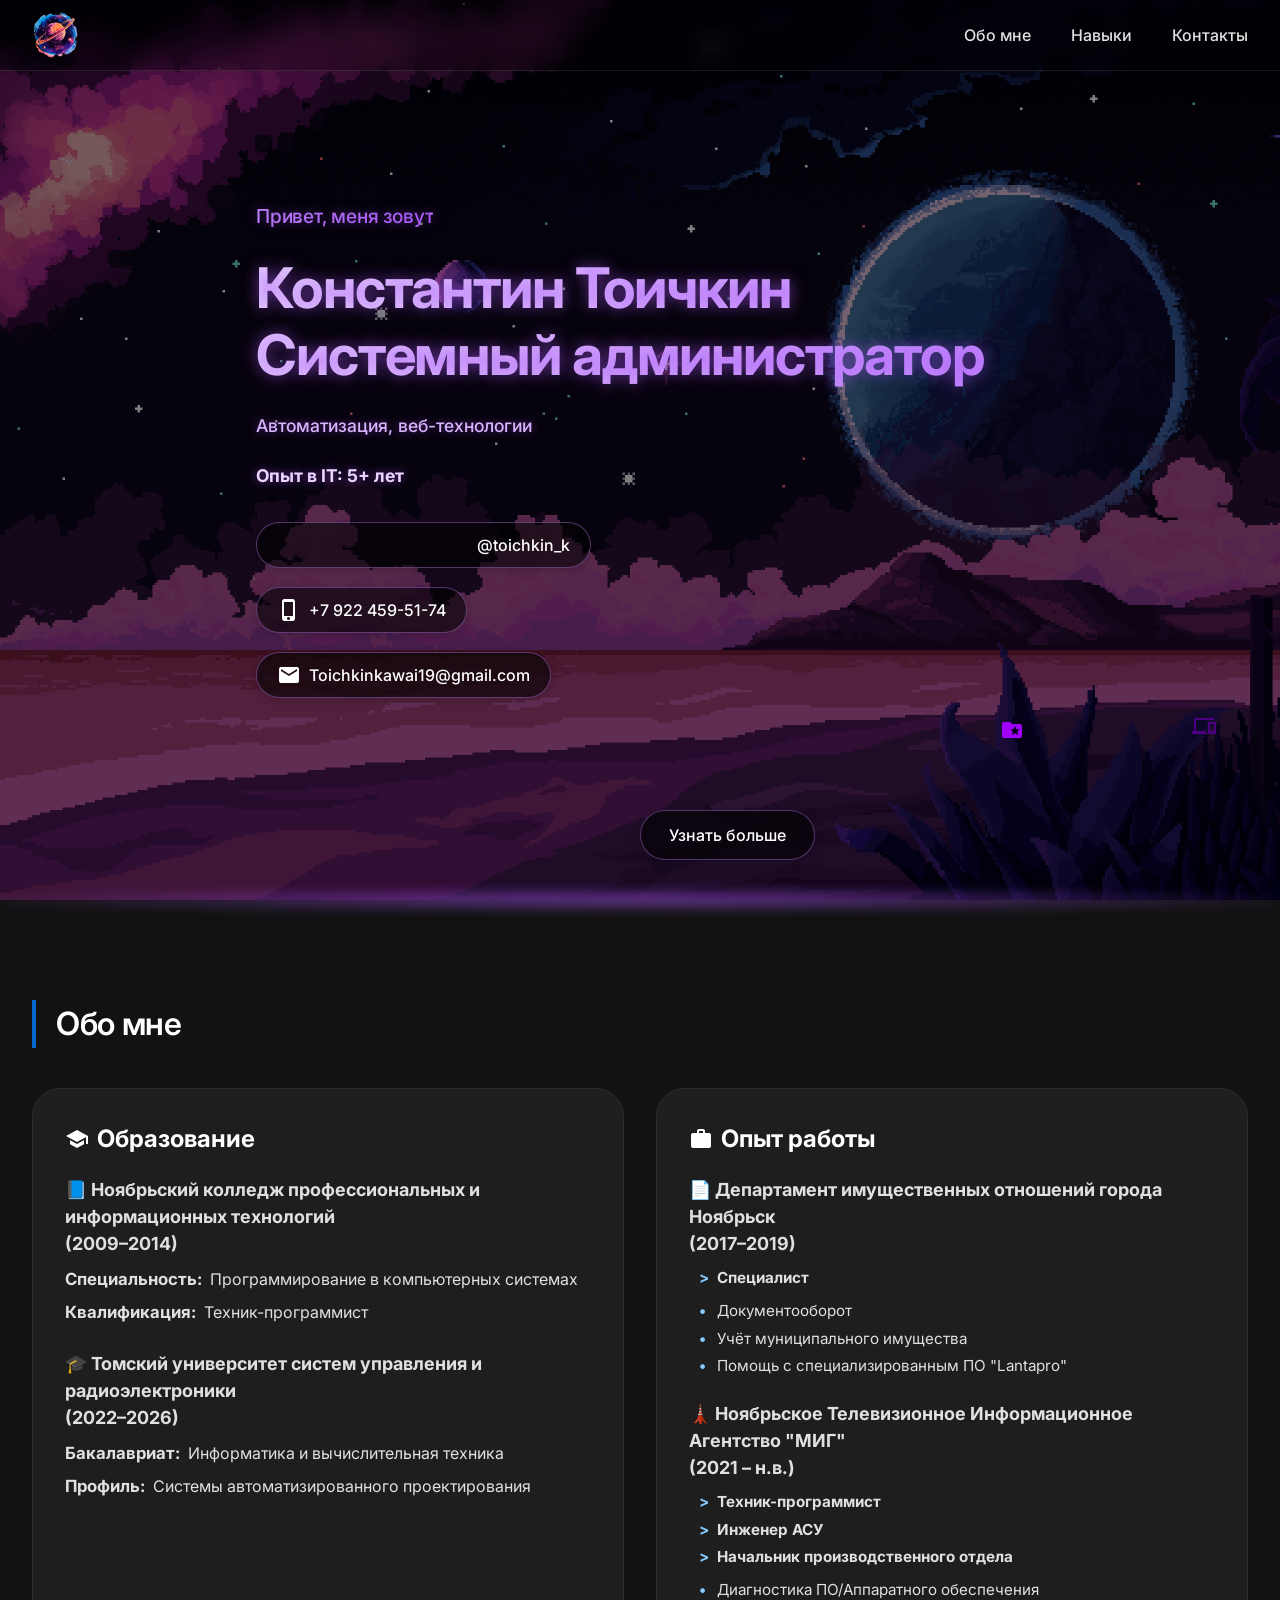
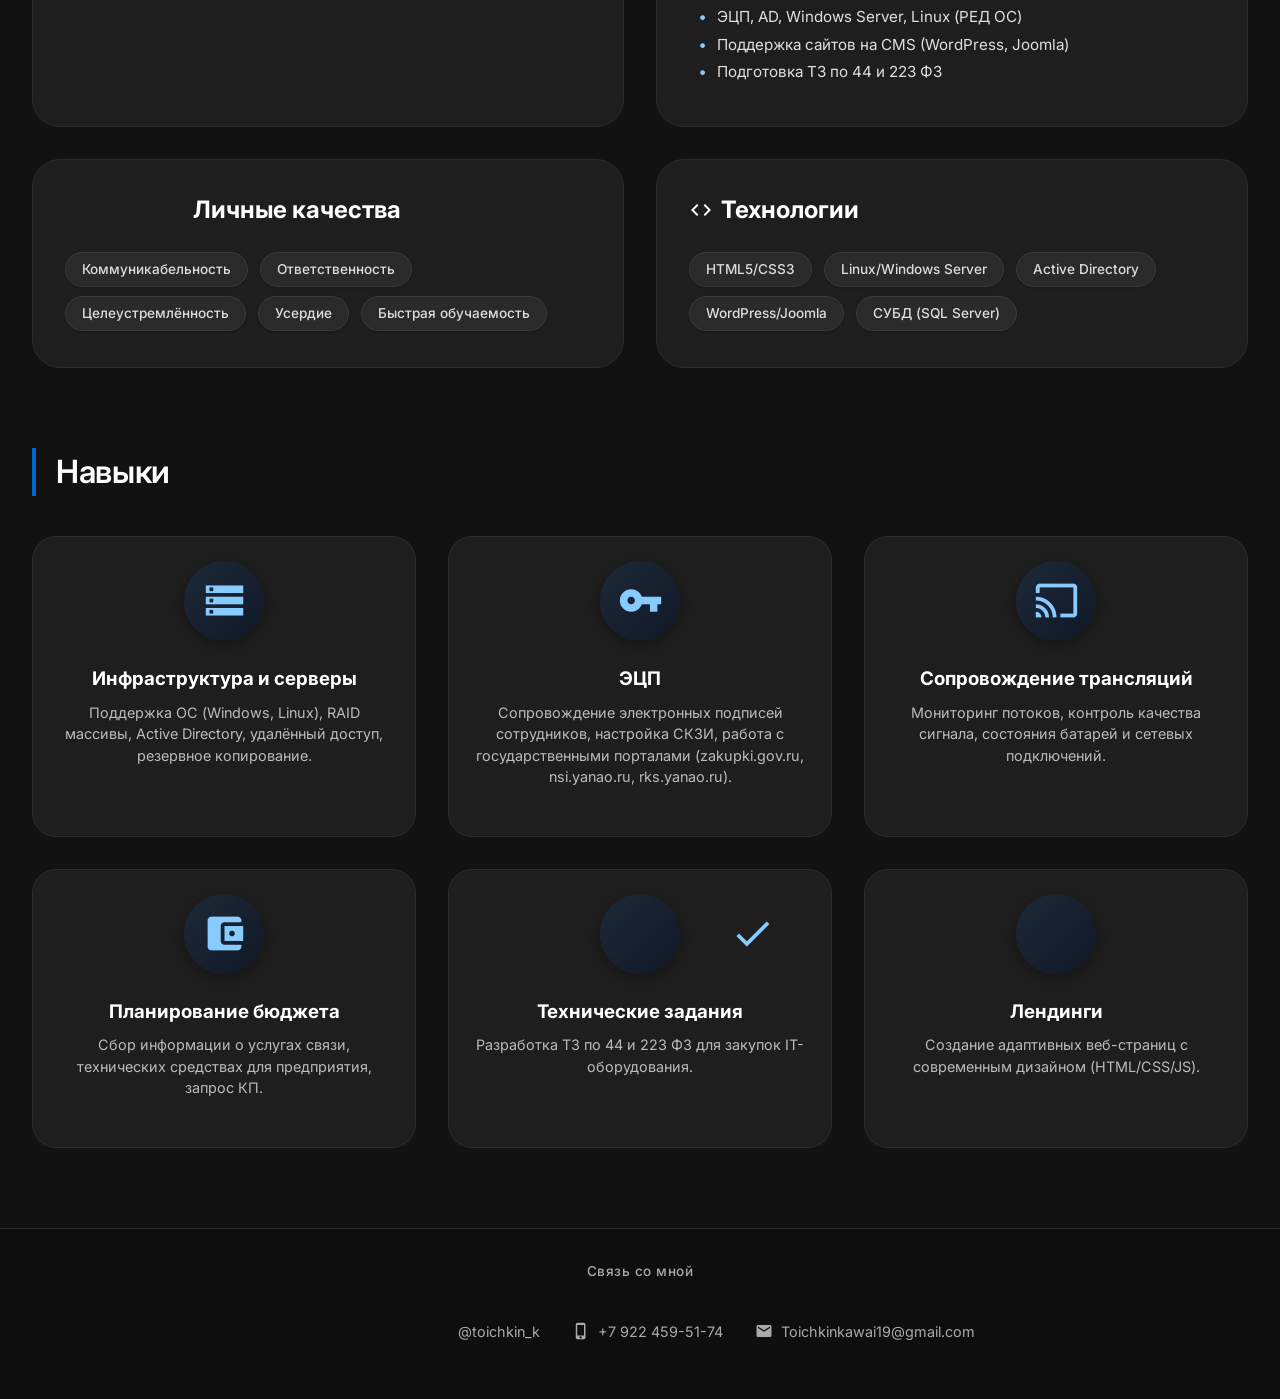
==== commit 0fc1983e: "Update index.html" ====
--- a/index.html
+++ b/index.html
@@ -104,7 +104,7 @@
               </ul>
               <ul class="exp-list">
                 <li>Диагностика ПО/Аппаратного обеспечения</li>
-                <li>Криптозащита, ЭЦП, AD, Windows Server, Linux (РЕД ОС)</li>
+                <li>ЭЦП, AD, Windows Server, Linux (РЕД ОС)</li>
                 <li>Поддержка сайтов на CMS (WordPress, Joomla)</li>
                 <li>Подготовка ТЗ по 44 и 223 ФЗ</li>
               </ul>
@@ -152,7 +152,7 @@
           <div class="project-card">
             <div class="project-icon"><span class="material-icons">vpn_key</span></div>
             <div class="project-info">
-              <h3>Криптозащита и ЭЦП</h3>
+              <h3>ЭЦП</h3>
               <p>Сопровождение электронных подписей сотрудников, настройка СКЗИ, работа с государственными порталами (zakupki.gov.ru, nsi.yanao.ru, rks.yanao.ru).</p>
             </div>
           </div>
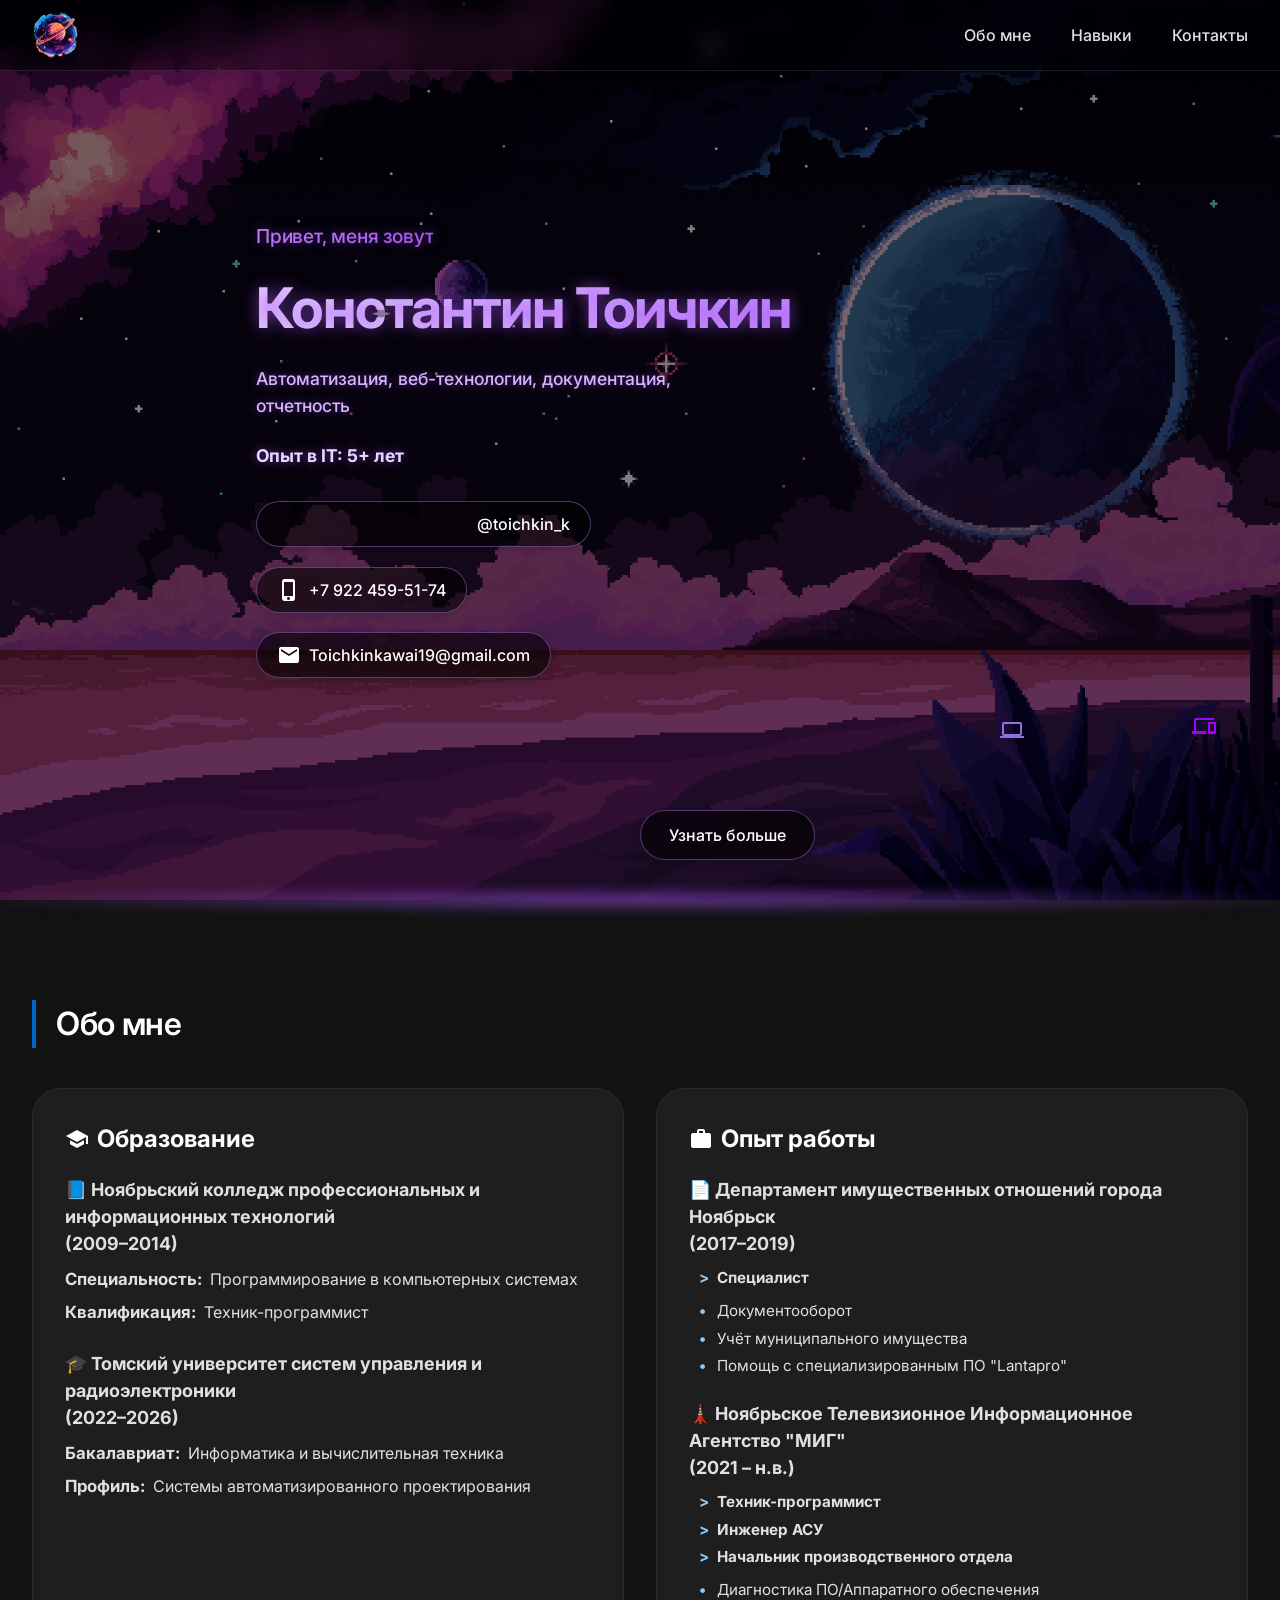
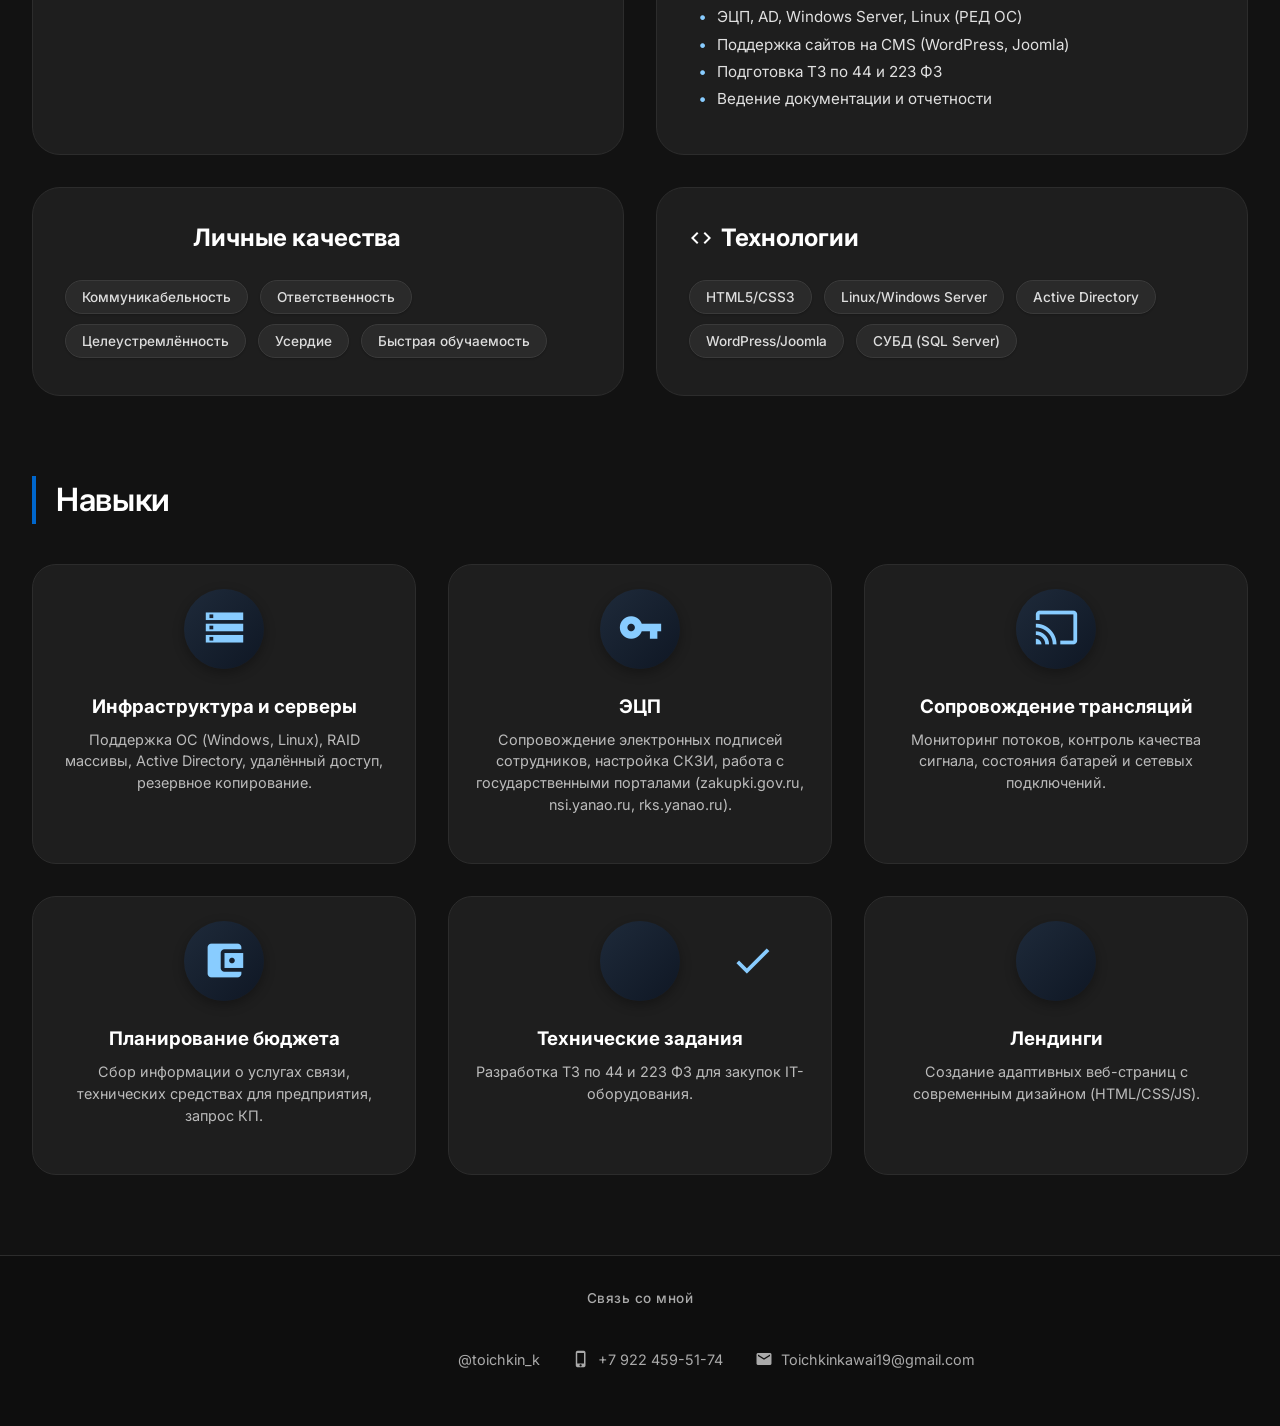
==== commit e556db1e: "Update index.html" ====
--- a/index.html
+++ b/index.html
@@ -35,9 +35,9 @@
       <div class="container hero-content">
         <div class="hero-greeting">Привет, меня зовут</div>
         <h1 class="hero-title">
-          Константин Тоичкин<br />Системный администратор
+          Константин Тоичкин<br />
         </h1>
-        <p>Автоматизация, веб-технологии</p>
+        <p>Автоматизация, веб-технологии, документация, отчетность</p>
         <p><strong>Опыт в IT 5+ лет</strong></p>
         <div class="hero-buttons">
           <a href="https://t.me/+79224595174" target="_blank" class="btn-icon"><span
@@ -107,6 +107,7 @@
                 <li>ЭЦП, AD, Windows Server, Linux (РЕД ОС)</li>
                 <li>Поддержка сайтов на CMS (WordPress, Joomla)</li>
                 <li>Подготовка ТЗ по 44 и 223 ФЗ</li>
+                <li>Ведение документации и отчетности</li>
               </ul>
             </div>
           </div>
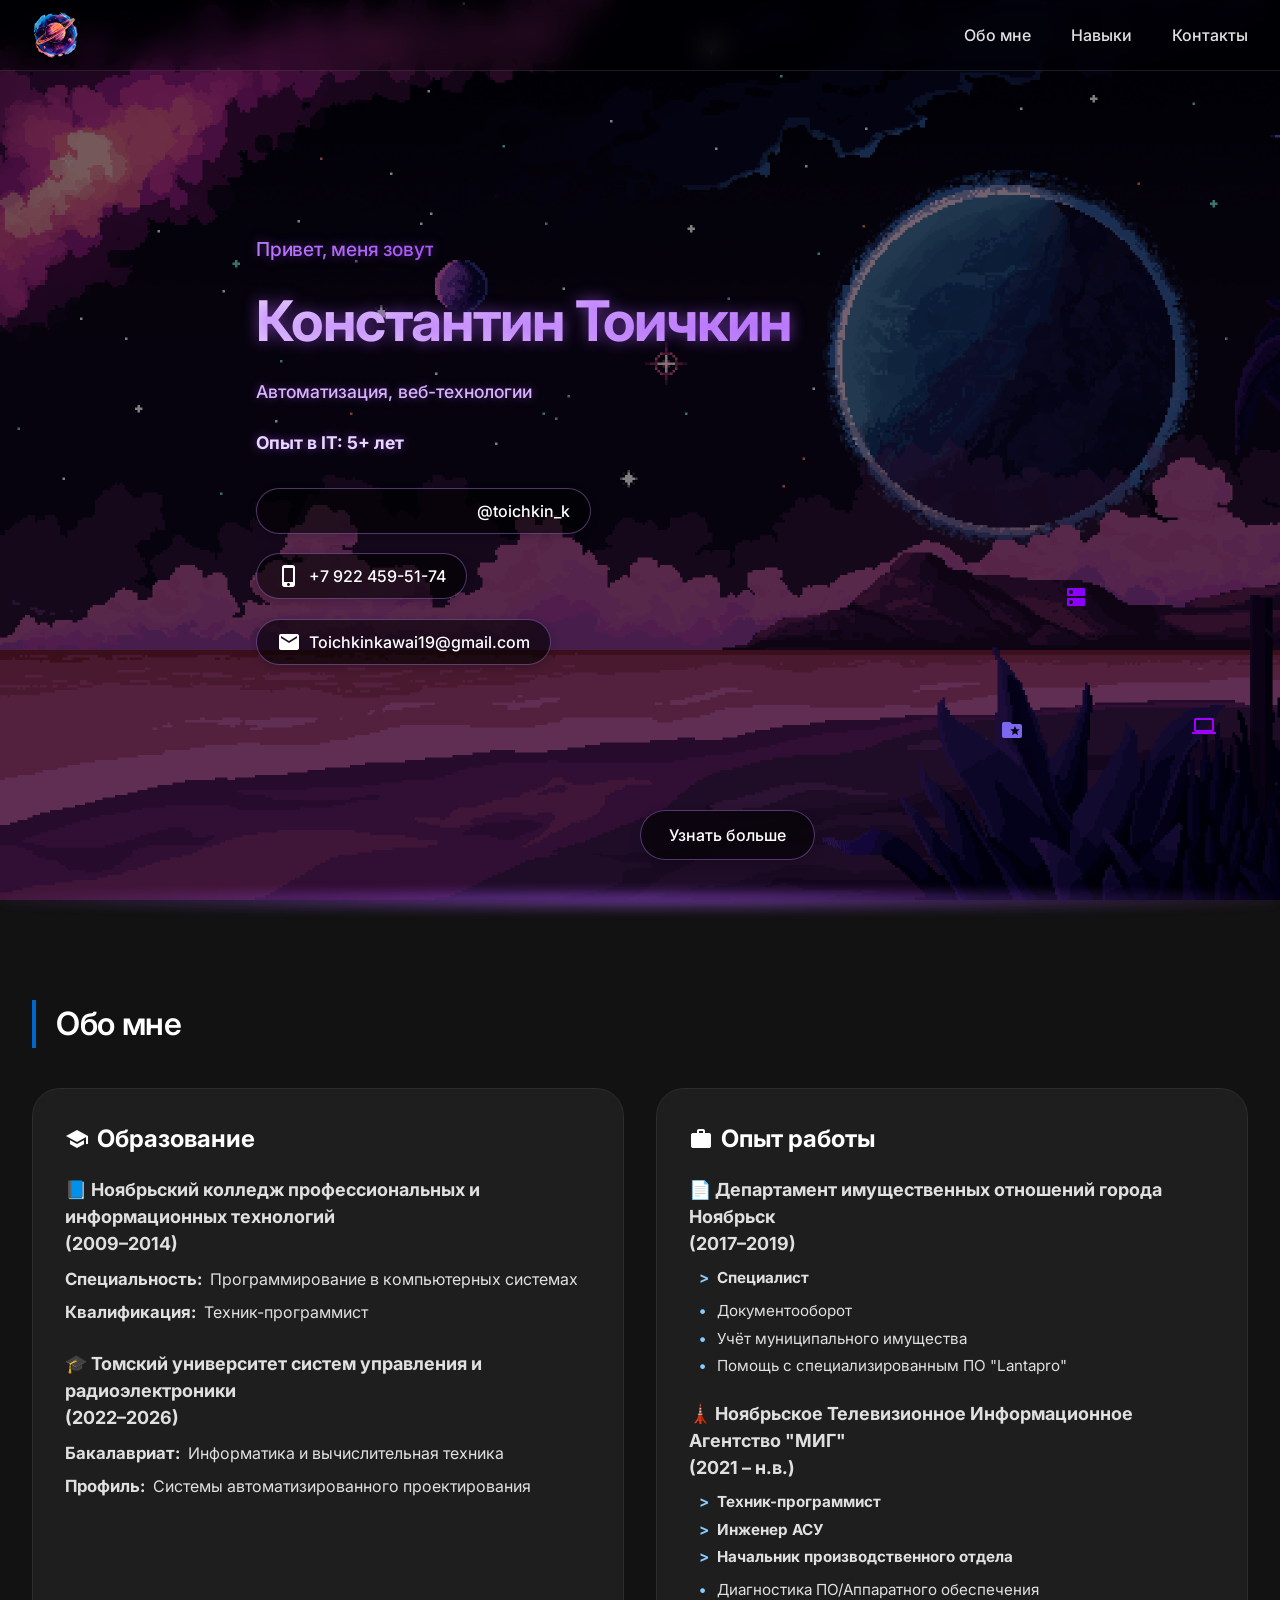
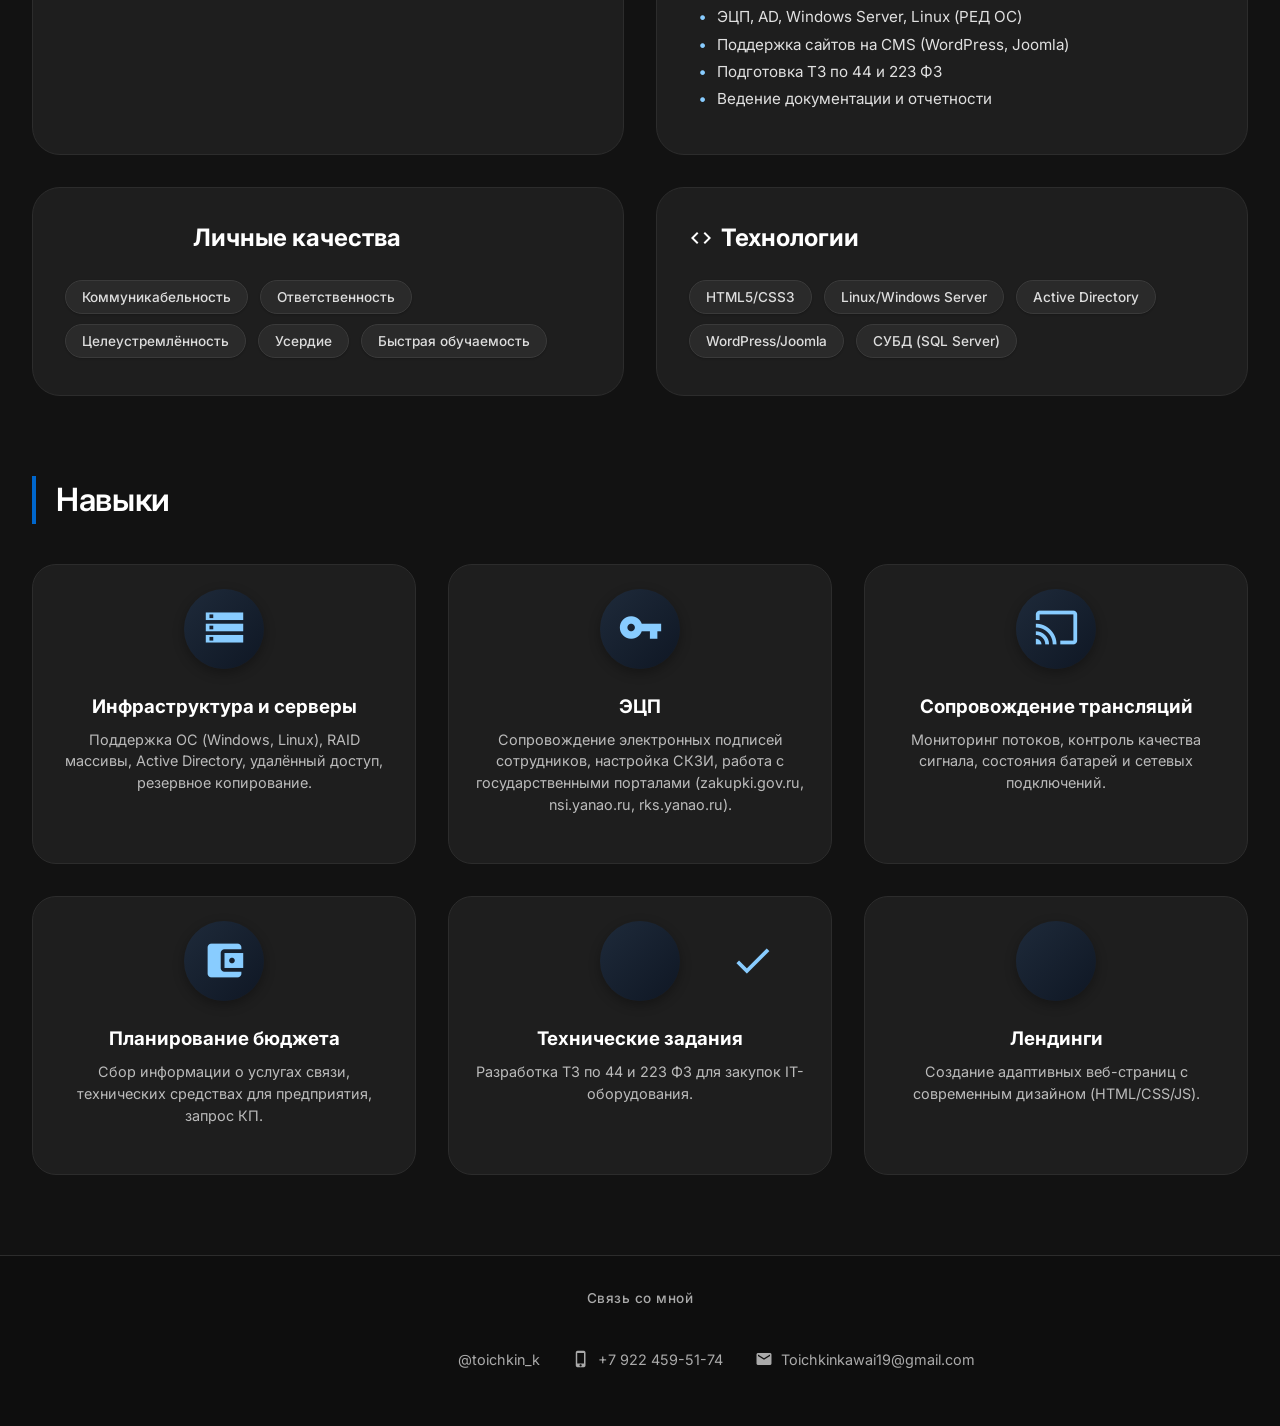
==== commit e3651d53: "Update index.html" ====
--- a/index.html
+++ b/index.html
@@ -37,7 +37,7 @@
         <h1 class="hero-title">
           Константин Тоичкин<br />
         </h1>
-        <p>Автоматизация, веб-технологии, документация, отчетность</p>
+        <p>Автоматизация, веб-технологии</p>
         <p><strong>Опыт в IT 5+ лет</strong></p>
         <div class="hero-buttons">
           <a href="https://t.me/+79224595174" target="_blank" class="btn-icon"><span
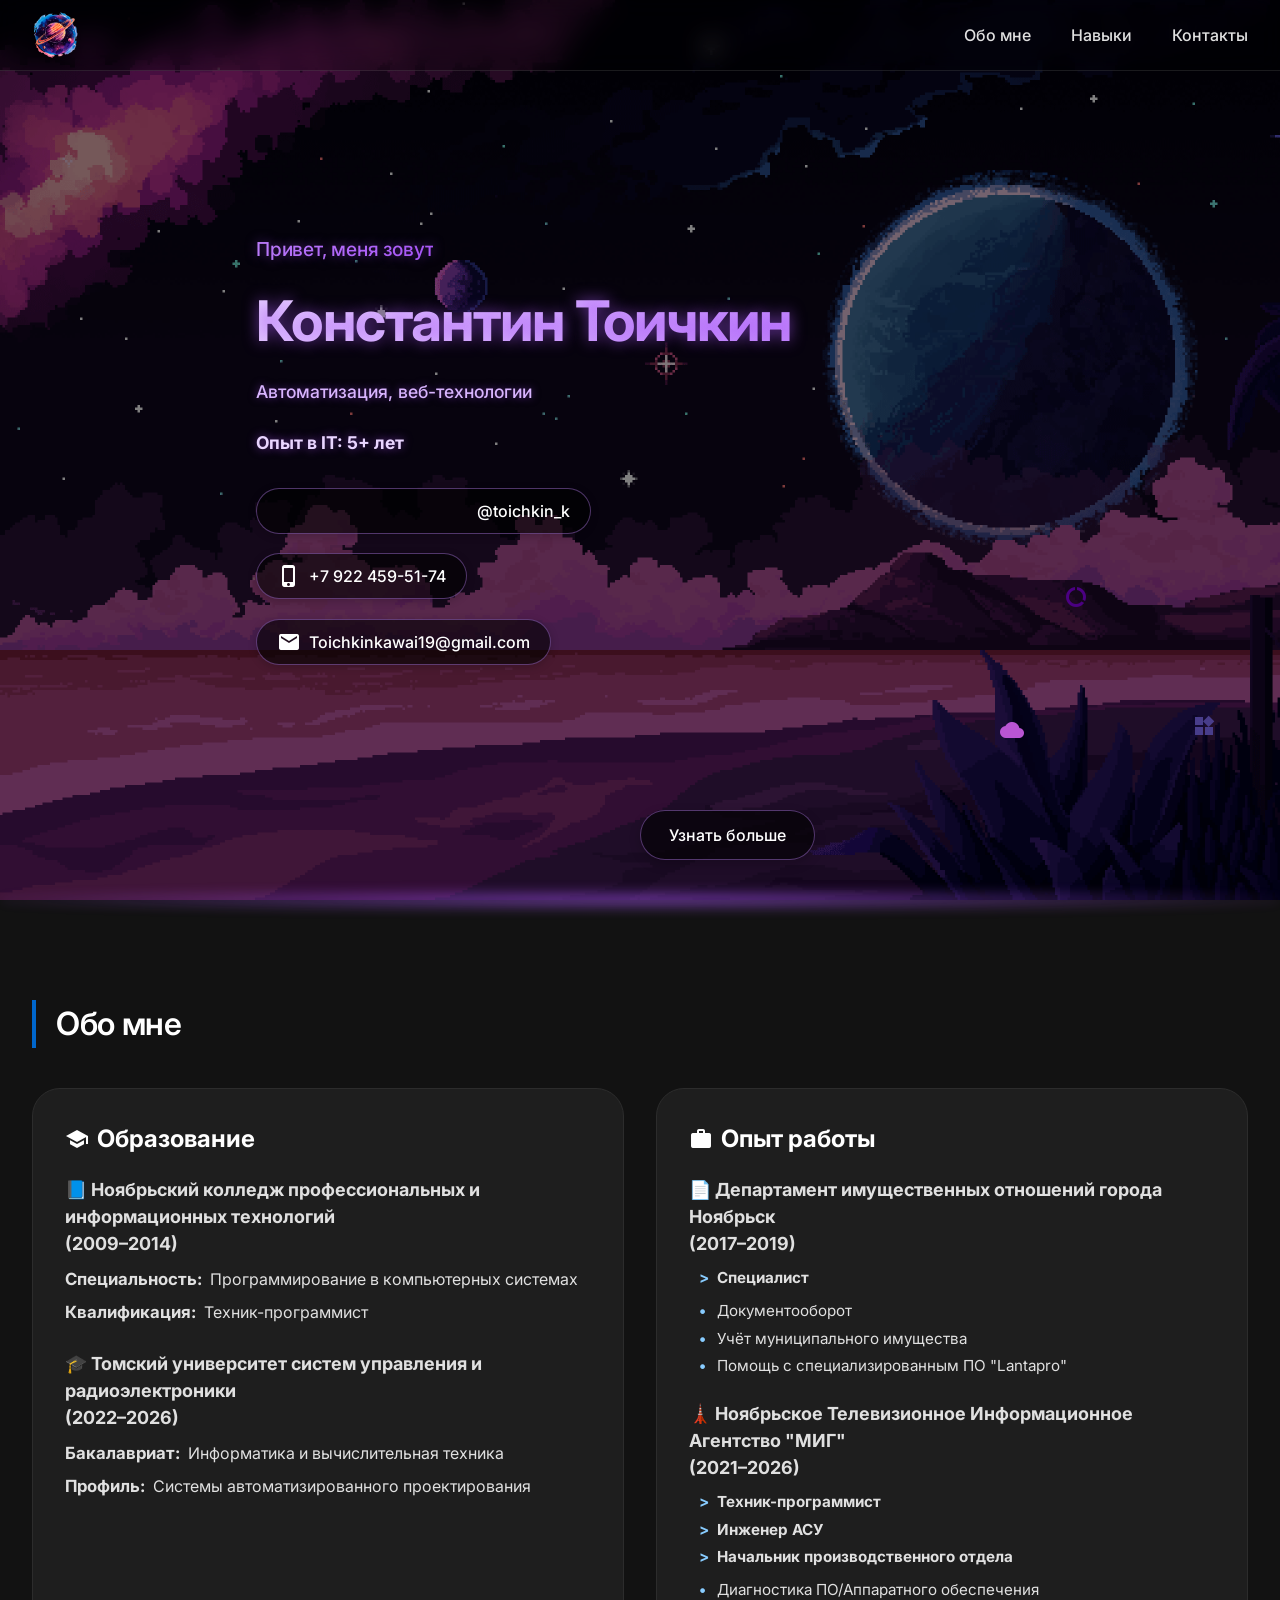
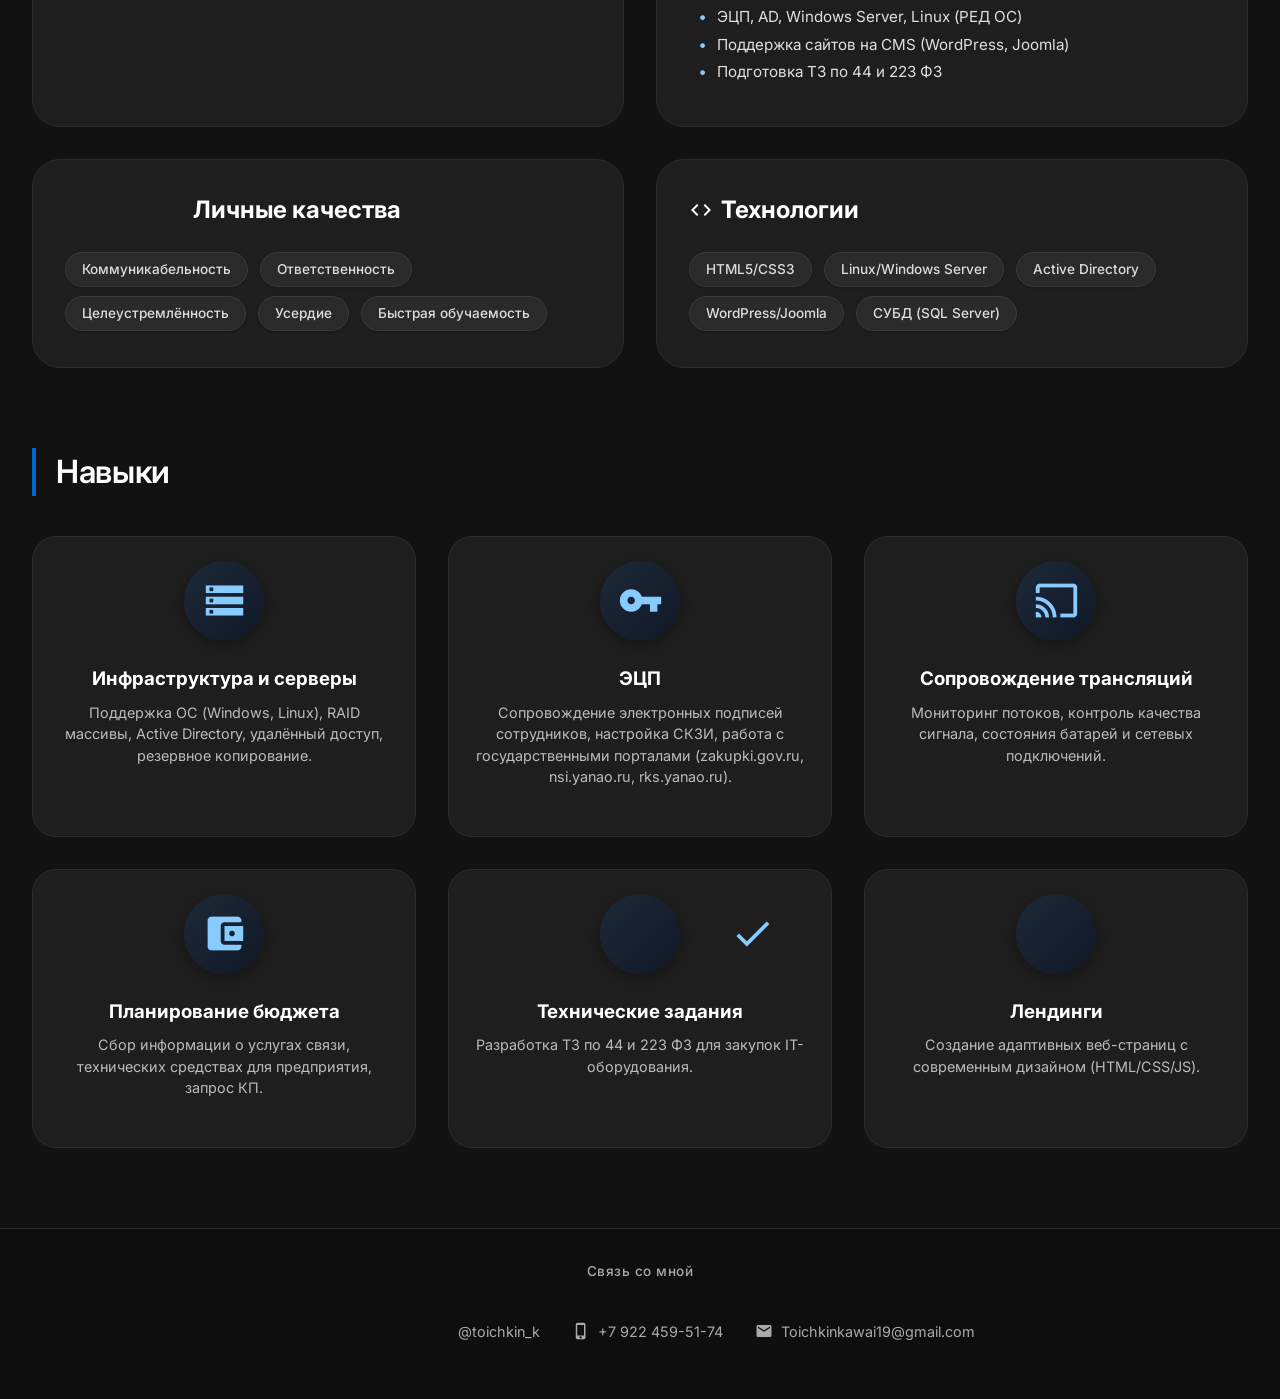
==== commit f4b1a5dc: "Update index.html" ====
--- a/index.html
+++ b/index.html
@@ -96,7 +96,7 @@
               </ul>
             </div>
             <div class="exp-item">
-              <strong style="font-size: large;">🗼 Ноябрьское Телевизионное Информационное Агентство "МИГ" <br />(2021 – н.в.)</strong>
+              <strong style="font-size: large;">🗼 Ноябрьское Телевизионное Информационное Агентство "МИГ" <br />(2021–2026)</strong>
               <ul class="career-list">
                 <li>Техник-программист</li>
                 <li>Инженер АСУ</li>
@@ -107,7 +107,6 @@
                 <li>ЭЦП, AD, Windows Server, Linux (РЕД ОС)</li>
                 <li>Поддержка сайтов на CMS (WordPress, Joomla)</li>
                 <li>Подготовка ТЗ по 44 и 223 ФЗ</li>
-                <li>Ведение документации и отчетности</li>
               </ul>
             </div>
           </div>
